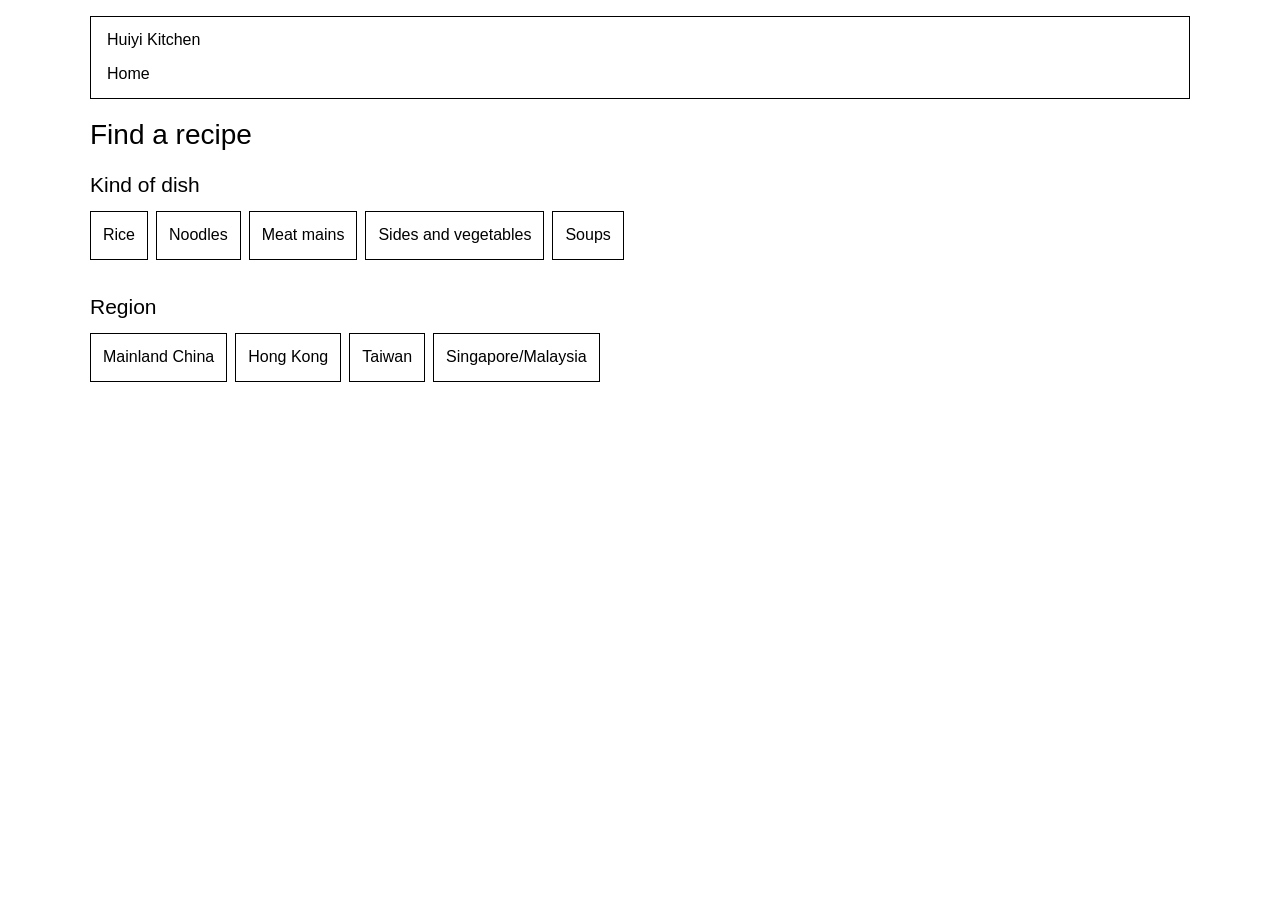
==== index.html @ 3dfdf017 "Rename site to Huiyi Kitchen; filters become toggle buttons above recipes Co-Authored-By: Claude Son" ====
<!DOCTYPE html>
<html lang="en">
<head>
  <meta charset="utf-8">
  <meta name="viewport" content="width=device-width, initial-scale=1">
  <title>Huiyi Kitchen</title>
  <link rel="stylesheet" href="style.css">
</head>
<body data-page="home">
  <div class="wrap">
    <header class="site-header">
      <p id="site-name">Huiyi Kitchen</p>
      <nav class="breadcrumb" id="breadcrumb" aria-label="Breadcrumb"></nav>
    </header>
    <main>
      <h1>Find a recipe</h1>
      <div class="schemes" id="schemes"></div>
    </main>
  </div>
  <script src="data.js"></script>
  <script src="tree-test.js"></script>
  <script src="app.js"></script>
</body>
</html>
---- style.css ----
/* Low-fi wireframe: black, white and grey only, one font, plain boxes. */

* { box-sizing: border-box; }

body {
  margin: 0;
  padding: 16px;
  background: #fff;
  color: #000;
  font-family: Arial, Helvetica, sans-serif;
  font-size: 16px;
  font-weight: normal;
  line-height: 1.4;
}
body.tt-active { padding-bottom: 96px; }

h1, h2, legend, strong, b, button, label, a { font-weight: normal; font-style: normal; }
h1 { font-size: 28px; margin: 0 0 16px; }
h2 { font-size: 21px; margin: 0 0 12px; }
a { color: #000; }
:focus-visible { outline: 2px solid #000; outline-offset: 2px; }

.wrap { max-width: 1100px; margin: 0 auto; }

.site-header { border: 1px solid #000; padding: 12px 16px; margin-bottom: 16px; }
.site-header p { margin: 0; }
.breadcrumb { margin-top: 12px; }

.schemes { display: grid; gap: 32px; }
.category-buttons { list-style: none; margin: 0; padding: 0; display: flex; flex-wrap: wrap; gap: 8px; }
.button { display: block; border: 1px solid #000; padding: 12px; text-decoration: none; }
.button:hover { text-decoration: underline; }

.filters { border: 1px solid #000; padding: 16px; margin-bottom: 16px; }
.filters h2 { font-size: 16px; margin-bottom: 8px; }
.results { border: 1px solid #000; padding: 16px; min-height: 200px; }
.filter-group { display: flex; flex-wrap: wrap; align-items: center; gap: 8px; margin: 0 0 12px; }
.filter-name { min-width: 200px; }
button.toggle[aria-pressed="true"] { background: #000; color: #fff; }
.result-count { margin: 0 0 12px; }

button { font: inherit; color: #000; background: #fff; border: 1px solid #000; padding: 8px 12px; cursor: pointer; }

.cards { list-style: none; margin: 0; padding: 0; display: grid; grid-template-columns: repeat(auto-fill, minmax(180px, 1fr)); gap: 12px; }
.card { border: 1px solid #000; padding: 16px; min-height: 96px; display: flex; align-items: center; justify-content: center; flex-direction: column; text-align: center; }
.card-slot { display: block; }
button.card { width: 100%; height: 100%; }
button.card:hover { text-decoration: underline; }
.card .en, .card .zh { display: block; }

.problems { border: 3px double #000; padding: 12px 16px; margin: 0 0 16px; }
.problems p { margin: 0 0 8px; }
.problems ul { margin: 0; padding-left: 20px; }

/* Tree test */
.tt-modal { border: 1px solid #000; padding: 24px; max-width: 520px; width: calc(100% - 32px); background: #fff; color: #000; }
.tt-modal::backdrop { background: #fff; }
.tt-modal p { margin: 0 0 12px; }
.tt-modal input[type=text] { font: inherit; border: 1px solid #000; padding: 8px; width: 100%; margin: 4px 0 12px; }
.tt-bar { position: fixed; left: 0; right: 0; bottom: 0; z-index: 10; display: flex; align-items: center; gap: 16px; padding: 12px 16px; border-top: 1px solid #000; background: #fff; }
.tt-task { margin: 0; flex: 1; }
.tt-table { border-collapse: collapse; margin: 0 0 24px; }
.tt-table th, .tt-table td { border: 1px solid #000; padding: 6px 12px; text-align: left; font-weight: normal; }
.tt-actions { display: flex; flex-wrap: wrap; gap: 8px; margin: 0 0 16px; align-items: center; }

@media (max-width: 700px) {
  .filter-name { min-width: 100%; }
  .tt-bar { flex-direction: column; align-items: stretch; gap: 8px; }
}
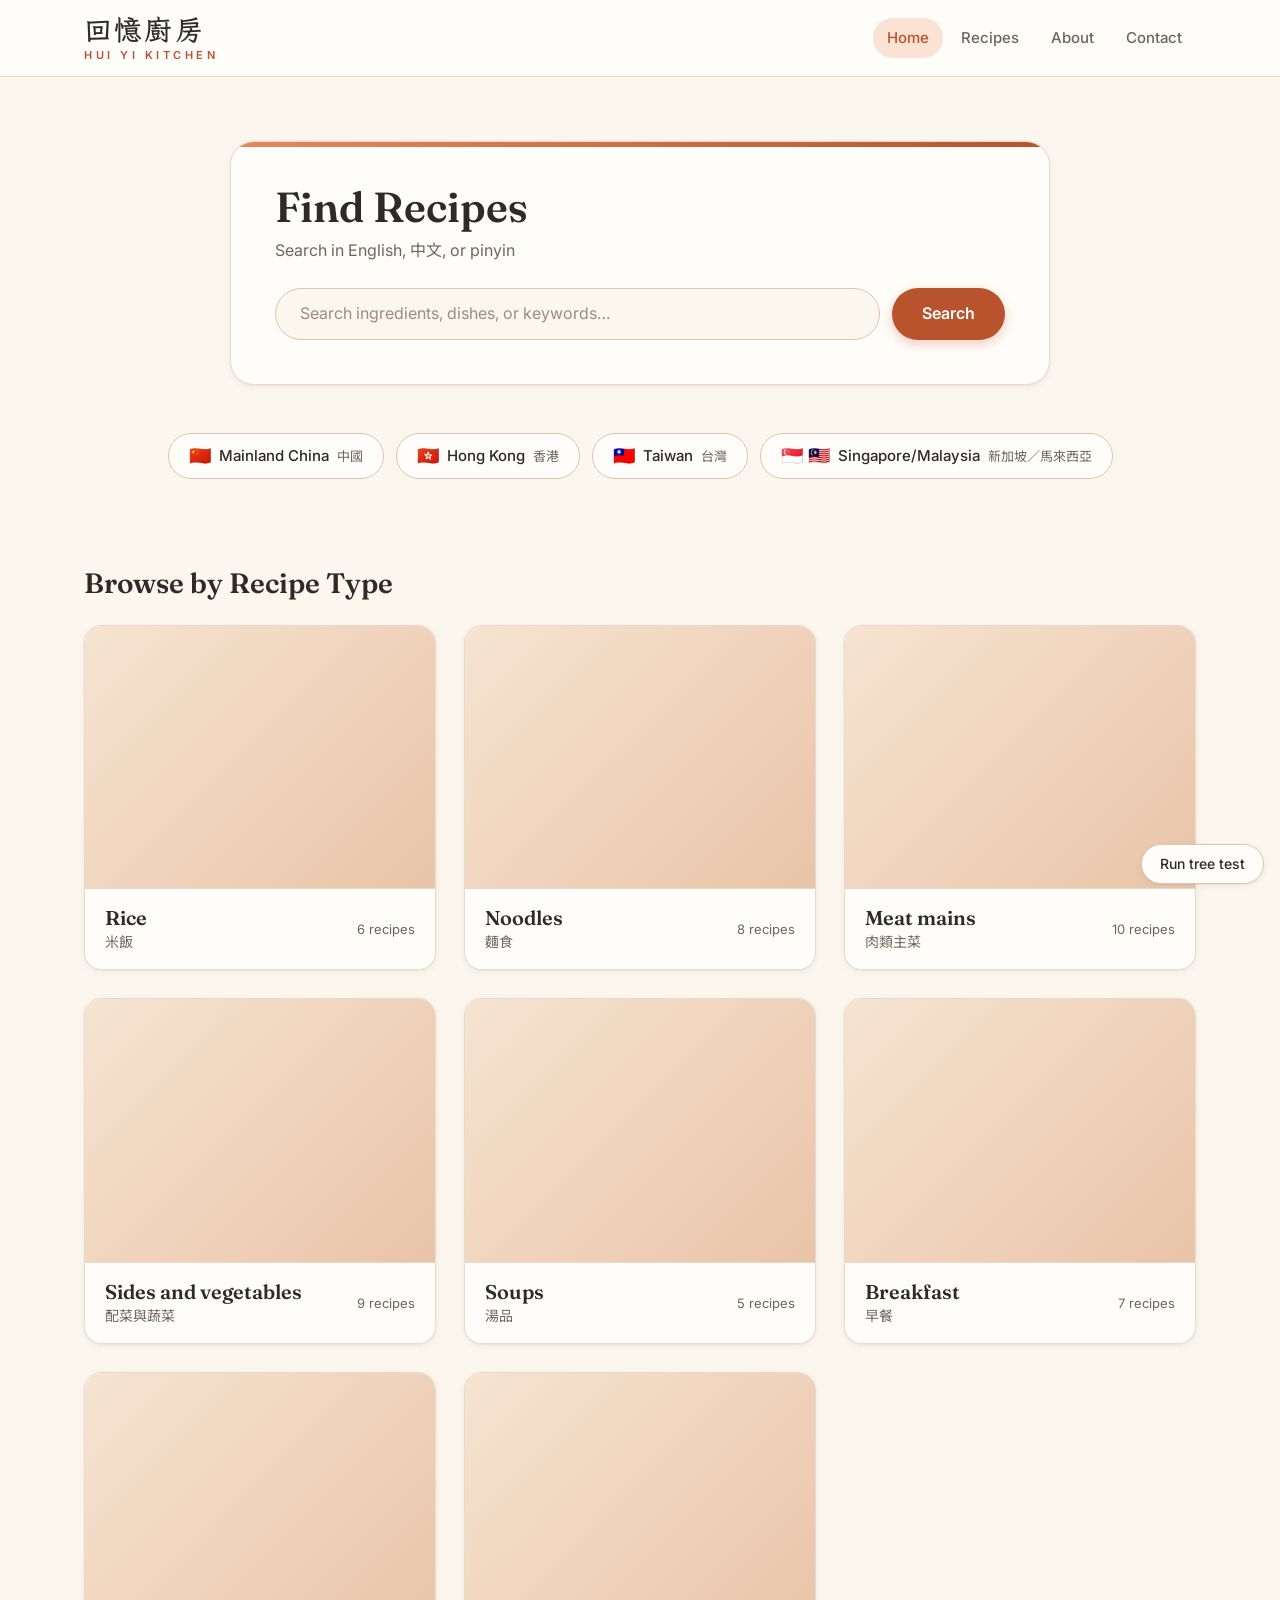
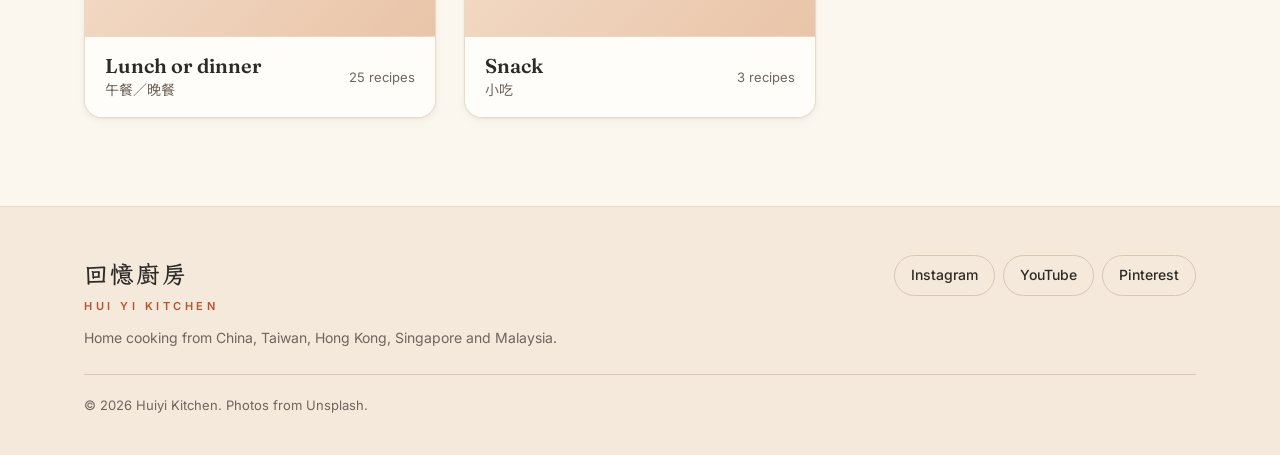
==== commit 73b17030: "Prototype v1: styled single-page app with search, filters, and bilingual recipe page Turns the low-f" ====
--- a/index.html
+++ b/index.html
@@ -3,21 +3,50 @@
 <head>
   <meta charset="utf-8">
   <meta name="viewport" content="width=device-width, initial-scale=1">
-  <title>Huiyi Kitchen</title>
+  <title>回憶廚房 Huiyi Kitchen</title>
+  <link rel="preconnect" href="https://fonts.googleapis.com">
+  <link rel="preconnect" href="https://fonts.gstatic.com" crossorigin>
+  <link rel="stylesheet" href="https://fonts.googleapis.com/css2?family=Fraunces:opsz,wght@9..144,500;9..144,600&family=Inter:wght@400;500;600&family=LXGW+WenKai+TC:wght@400;700&family=Noto+Sans+TC:wght@400;500;700&display=swap">
   <link rel="stylesheet" href="style.css">
 </head>
-<body data-page="home">
-  <div class="wrap">
-    <header class="site-header">
-      <p id="site-name">Huiyi Kitchen</p>
-      <nav class="breadcrumb" id="breadcrumb" aria-label="Breadcrumb"></nav>
-    </header>
-    <main>
-      <h1>Find a recipe</h1>
-      <div class="schemes" id="schemes"></div>
-    </main>
-  </div>
+<body>
+  <a class="skip-link" href="#main">Skip to content</a>
+  <header class="site-header">
+    <div class="header-inner">
+      <a class="brand" href="#/" aria-label="回憶廚房 Huiyi Kitchen, home">
+        <span class="brand-zh" lang="zh-Hant">回憶廚房</span>
+        <span class="brand-en">HUI YI KITCHEN</span>
+      </a>
+      <nav class="site-nav" aria-label="Main">
+        <a href="#/" data-nav="home">Home</a>
+        <a href="#/recipes" data-nav="recipes">Recipes</a>
+        <a href="#/about" data-nav="about">About</a>
+        <a href="#/contact" data-nav="contact">Contact</a>
+      </nav>
+    </div>
+  </header>
+
+  <div id="problems"></div>
+  <main id="main" tabindex="-1"></main>
+
+  <footer class="site-footer">
+    <div class="footer-inner">
+      <div class="footer-brand">
+        <span class="brand-zh" lang="zh-Hant">回憶廚房</span>
+        <span class="brand-en">HUI YI KITCHEN</span>
+        <p>Home cooking from China, Taiwan, Hong Kong, Singapore and Malaysia.</p>
+      </div>
+      <ul class="social" aria-label="Social links">
+        <li><a href="#" aria-label="Instagram">Instagram</a></li>
+        <li><a href="#" aria-label="YouTube">YouTube</a></li>
+        <li><a href="#" aria-label="Pinterest">Pinterest</a></li>
+      </ul>
+      <p class="copyright">© <span id="year"></span> Huiyi Kitchen. Photos from Unsplash.</p>
+    </div>
+  </footer>
+
   <script src="data.js"></script>
+  <script src="content.js"></script>
   <script src="tree-test.js"></script>
   <script src="app.js"></script>
 </body>
--- a/style.css
+++ b/style.css
@@ -1,69 +1,440 @@
-/* Low-fi wireframe: black, white and grey only, one font, plain boxes. */
+/* 回憶廚房 Huiyi Kitchen: warm creams, terracotta accents, charcoal text. */
+
+:root {
+  --cream: #fbf6ee;
+  --surface: #fffdf9;
+  --sand: #f4e9db;
+  --line: #e8dac8;
+  --line-strong: #d9c6b0;
+  --orange: #b9532d;        /* buttons and active states; white text passes AA */
+  --orange-hover: #a2461f;
+  --orange-light: #e8875c;  /* outlines and highlights */
+  --orange-soft: #fbe3d3;   /* tinted fills */
+  --charcoal: #2e2a27;
+  --muted: #6f655d;
+  --shadow-sm: 0 1px 2px rgba(74, 52, 34, 0.06), 0 2px 8px rgba(74, 52, 34, 0.05);
+  --shadow-lg: 0 6px 14px rgba(74, 52, 34, 0.08), 0 18px 36px rgba(74, 52, 34, 0.12);
+  --radius: 18px;
+  --radius-sm: 12px;
+  --font-sans: "Inter", "Noto Sans TC", system-ui, -apple-system, "PingFang TC", "Microsoft JhengHei", sans-serif;
+  --font-serif: "Fraunces", "Noto Serif TC", Georgia, serif;
+  --font-zh-display: "LXGW WenKai TC", "Noto Serif TC", "Kaiti TC", serif;
+  --page-width: 1160px;
+  --gutter: 24px;
+}
 
 * { box-sizing: border-box; }
+
+html { scroll-behavior: smooth; }
+@media (prefers-reduced-motion: reduce) {
+  html { scroll-behavior: auto; }
+  *, *::before, *::after { transition: none !important; animation: none !important; }
+}
 
 body {
   margin: 0;
-  padding: 16px;
-  background: #fff;
-  color: #000;
-  font-family: Arial, Helvetica, sans-serif;
+  background: var(--cream);
+  color: var(--charcoal);
+  font-family: var(--font-sans);
   font-size: 16px;
-  font-weight: normal;
-  line-height: 1.4;
-}
-body.tt-active { padding-bottom: 96px; }
-
-h1, h2, legend, strong, b, button, label, a { font-weight: normal; font-style: normal; }
-h1 { font-size: 28px; margin: 0 0 16px; }
-h2 { font-size: 21px; margin: 0 0 12px; }
-a { color: #000; }
-:focus-visible { outline: 2px solid #000; outline-offset: 2px; }
-
-.wrap { max-width: 1100px; margin: 0 auto; }
-
-.site-header { border: 1px solid #000; padding: 12px 16px; margin-bottom: 16px; }
-.site-header p { margin: 0; }
-.breadcrumb { margin-top: 12px; }
-
-.schemes { display: grid; gap: 32px; }
-.category-buttons { list-style: none; margin: 0; padding: 0; display: flex; flex-wrap: wrap; gap: 8px; }
-.button { display: block; border: 1px solid #000; padding: 12px; text-decoration: none; }
-.button:hover { text-decoration: underline; }
-
-.filters { border: 1px solid #000; padding: 16px; margin-bottom: 16px; }
-.filters h2 { font-size: 16px; margin-bottom: 8px; }
-.results { border: 1px solid #000; padding: 16px; min-height: 200px; }
-.filter-group { display: flex; flex-wrap: wrap; align-items: center; gap: 8px; margin: 0 0 12px; }
-.filter-name { min-width: 200px; }
-button.toggle[aria-pressed="true"] { background: #000; color: #fff; }
-.result-count { margin: 0 0 12px; }
-
-button { font: inherit; color: #000; background: #fff; border: 1px solid #000; padding: 8px 12px; cursor: pointer; }
-
-.cards { list-style: none; margin: 0; padding: 0; display: grid; grid-template-columns: repeat(auto-fill, minmax(180px, 1fr)); gap: 12px; }
-.card { border: 1px solid #000; padding: 16px; min-height: 96px; display: flex; align-items: center; justify-content: center; flex-direction: column; text-align: center; }
-.card-slot { display: block; }
-button.card { width: 100%; height: 100%; }
-button.card:hover { text-decoration: underline; }
-.card .en, .card .zh { display: block; }
-
-.problems { border: 3px double #000; padding: 12px 16px; margin: 0 0 16px; }
-.problems p { margin: 0 0 8px; }
+  line-height: 1.6;
+  -webkit-font-smoothing: antialiased;
+  display: flex;
+  flex-direction: column;
+  min-height: 100vh;
+}
+body.tt-active { padding-bottom: 120px; }
+
+h1, h2, h3 { font-family: var(--font-serif); font-weight: 600; line-height: 1.2; margin: 0; color: var(--charcoal); }
+h1 { font-size: clamp(30px, 4vw, 42px); }
+h2 { font-size: clamp(22px, 2.6vw, 28px); }
+h3 { font-size: 18px; }
+p { margin: 0 0 1em; }
+a { color: var(--orange); }
+img { display: block; max-width: 100%; }
+button { font: inherit; color: inherit; cursor: pointer; }
+:focus-visible { outline: 3px solid var(--orange-light); outline-offset: 3px; border-radius: 6px; }
+main:focus { outline: none; }
+
+.visually-hidden {
+  position: absolute !important; width: 1px; height: 1px; padding: 0; margin: -1px;
+  overflow: hidden; clip: rect(0 0 0 0); white-space: nowrap; border: 0;
+}
+.skip-link { position: absolute; left: 16px; top: -48px; background: var(--orange); color: #fff; padding: 8px 14px; border-radius: 8px; z-index: 50; }
+.skip-link:focus { top: 12px; }
+
+[lang="zh-Hant"] { font-family: var(--font-sans); }
+
+/* ---------- header ---------- */
+
+.site-header { background: var(--surface); border-bottom: 1px solid var(--line); position: sticky; top: 0; z-index: 20; }
+.header-inner, .footer-inner, main {
+  width: 100%; max-width: var(--page-width); margin: 0 auto; padding-left: var(--gutter); padding-right: var(--gutter);
+}
+.header-inner { display: flex; align-items: center; justify-content: space-between; gap: 24px; min-height: 76px; }
+
+.brand { display: inline-flex; flex-direction: column; text-decoration: none; color: var(--charcoal); line-height: 1.1; }
+.brand-zh { font-family: var(--font-zh-display); font-size: 28px; font-weight: 700; letter-spacing: 0.08em; }
+.brand-en { font-size: 11px; font-weight: 600; letter-spacing: 0.32em; color: var(--orange); margin-top: 4px; }
+
+.site-nav { display: flex; gap: 4px; }
+.site-nav a {
+  color: var(--muted); text-decoration: none; font-weight: 500; font-size: 15px;
+  padding: 8px 14px; border-radius: 999px; transition: color 0.2s, background-color 0.2s;
+}
+.site-nav a:hover { color: var(--charcoal); background: var(--sand); }
+.site-nav a[aria-current="page"] { color: var(--orange); background: var(--orange-soft); }
+
+/* ---------- main ---------- */
+
+main { flex: 1; padding-top: 40px; padding-bottom: 88px; }
+
+.breadcrumb ol { list-style: none; margin: 0; padding: 0; display: flex; flex-wrap: wrap; align-items: center; font-size: 14px; color: var(--muted); }
+.breadcrumb li { display: flex; align-items: center; }
+.breadcrumb li + li::before { content: "›"; margin: 0 10px; color: var(--line-strong); font-size: 18px; line-height: 1; }
+.breadcrumb a { color: var(--muted); text-decoration: none; border-bottom: 1px solid transparent; }
+.breadcrumb a:hover { color: var(--orange); border-bottom-color: currentColor; }
+.breadcrumb [aria-current] { color: var(--charcoal); font-weight: 500; }
+
+.section-title { margin-bottom: 24px; }
+.title-zh { font-family: var(--font-zh-display); font-weight: 400; color: var(--muted); font-size: 0.72em; margin-left: 14px; letter-spacing: 0.04em; }
+
+/* buttons */
+.btn-primary {
+  display: inline-flex; align-items: center; justify-content: center;
+  background: var(--orange); color: #fff; border: 0; border-radius: 999px;
+  padding: 0 30px; min-height: 52px; font-weight: 600; font-size: 16px; text-decoration: none;
+  box-shadow: 0 4px 12px rgba(185, 83, 45, 0.28); transition: background-color 0.2s, transform 0.2s, box-shadow 0.2s;
+}
+.btn-primary:hover { background: var(--orange-hover); transform: translateY(-1px); box-shadow: 0 6px 16px rgba(185, 83, 45, 0.34); }
+.btn-primary:active { transform: translateY(0); }
+.btn-ghost {
+  background: transparent; border: 1px solid var(--line-strong); border-radius: 999px;
+  padding: 6px 16px; font-size: 14px; color: var(--muted); transition: all 0.2s;
+}
+.btn-ghost:hover { border-color: var(--orange); color: var(--orange); }
+.btn-link { background: none; border: 0; padding: 4px 0; font-size: 14px; color: var(--orange); font-weight: 500; }
+.btn-link:hover { text-decoration: underline; }
+
+/* pills (region filters, ingredient filters, tags) */
+.pill {
+  display: inline-flex; align-items: center; gap: 8px;
+  background: var(--surface); border: 1px solid var(--line-strong); border-radius: 999px;
+  padding: 8px 16px; min-height: 40px; font-size: 15px; font-weight: 500; color: var(--charcoal); text-decoration: none;
+  transition: background-color 0.2s, border-color 0.2s, color 0.2s, box-shadow 0.2s, transform 0.2s;
+}
+.pill:hover { border-color: var(--orange-light); background: var(--orange-soft); transform: translateY(-1px); }
+.pill[aria-pressed="true"] { background: var(--orange); border-color: var(--orange); color: #fff; box-shadow: 0 3px 10px rgba(185, 83, 45, 0.25); }
+.pill[aria-pressed="true"]:hover { background: var(--orange-hover); }
+.pill .count {
+  font-size: 12px; font-weight: 600; min-width: 22px; padding: 1px 7px; border-radius: 999px;
+  background: var(--sand); color: var(--muted); text-align: center;
+}
+.pill[aria-pressed="true"] .count { background: rgba(255, 255, 255, 0.22); color: #fff; }
+.pill.is-empty { opacity: 0.5; }
+.pill-zh { font-size: 13px; color: var(--muted); font-weight: 400; }
+.pill[aria-pressed="true"] .pill-zh { color: rgba(255, 255, 255, 0.85); }
+.flag { font-size: 18px; line-height: 1; }
+
+/* photos */
+.thumb {
+  display: block; position: relative; overflow: hidden;
+  background: linear-gradient(135deg, #f6e4d1, #efd2bb 55%, #e9c4a8);
+}
+.thumb img { width: 100%; height: 100%; object-fit: cover; transition: transform 0.45s ease; }
+
+/* ---------- home ---------- */
+
+.hero { padding: 24px 0 8px; }
+.search-card {
+  max-width: 820px; margin: 0 auto; background: var(--surface); border: 1px solid var(--line);
+  border-radius: 24px; padding: 40px 44px 44px; box-shadow: var(--shadow-sm); position: relative; overflow: hidden;
+}
+.search-card::before {
+  content: ""; position: absolute; inset: 0 0 auto 0; height: 5px;
+  background: linear-gradient(90deg, var(--orange-light), var(--orange));
+}
+.search-card h1 { margin-bottom: 6px; }
+.search-hint { color: var(--muted); margin-bottom: 24px; }
+.search-form { display: flex; gap: 12px; }
+.search-form input {
+  flex: 1; min-width: 0; min-height: 52px; font: inherit; font-size: 16px; color: var(--charcoal);
+  background: var(--cream); border: 1px solid var(--line-strong); border-radius: 999px; padding: 0 24px;
+  transition: border-color 0.2s, box-shadow 0.2s, background-color 0.2s;
+}
+.search-form input::placeholder { color: #9a8d81; }
+.search-form input:focus { outline: none; border-color: var(--orange-light); background: #fff; box-shadow: 0 0 0 4px rgba(232, 135, 92, 0.2); }
+
+.region-filters { display: flex; flex-wrap: wrap; justify-content: center; gap: 12px; margin: 48px auto 0; max-width: 1000px; }
+.region-pill { padding: 10px 20px; min-height: 46px; }
+
+.results { margin-top: 56px; scroll-margin-top: 100px; }
+.results[hidden] { display: none; }
+.results-head { display: flex; align-items: baseline; justify-content: space-between; gap: 16px; margin-bottom: 24px; }
+.results-head .section-title { margin: 0; }
+.results-context { font-family: var(--font-sans); font-size: 16px; font-weight: 400; color: var(--muted); }
+
+.browse { margin-top: 80px; }
+.category-grid, .recipe-grid { list-style: none; margin: 0; padding: 0; display: grid; gap: 28px; }
+.category-grid { grid-template-columns: repeat(3, 1fr); }
+
+.category-card, .recipe-card {
+  display: flex; flex-direction: column; height: 100%; width: 100%; text-align: left;
+  background: var(--surface); border: 1px solid var(--line); border-radius: var(--radius); overflow: hidden;
+  color: var(--charcoal); text-decoration: none; box-shadow: var(--shadow-sm); padding: 0;
+  transition: transform 0.25s ease, box-shadow 0.25s ease, border-color 0.25s ease;
+}
+.category-card .thumb { aspect-ratio: 4 / 3; }
+.category-card:hover, .category-card:focus-visible { transform: translateY(-6px); box-shadow: var(--shadow-lg); }
+.category-card:hover img, .recipe-card:hover img { transform: scale(1.06); }
+
+.card-label {
+  display: flex; align-items: center; justify-content: space-between; gap: 12px;
+  padding: 16px 20px; border-top: 1px solid var(--line); background: var(--surface); flex: 1;
+}
+.card-names { display: flex; flex-direction: column; }
+.card-label .en { font-weight: 600; font-size: 17px; line-height: 1.3; }
+.card-label .zh { font-size: 14px; color: var(--muted); }
+.category-card .card-label .en { font-family: var(--font-serif); font-size: 20px; }
+.category-card .count { font-size: 13px; color: var(--muted); white-space: nowrap; }
+
+/* ---------- listing (category / all recipes) ---------- */
+
+.page-head { margin: 20px 0 32px; }
+.listing { display: grid; grid-template-columns: 260px 1fr; gap: 40px; align-items: start; }
+.listing.no-filters { grid-template-columns: 1fr; }
+.filters {
+  position: sticky; top: 100px; background: var(--surface); border: 1px solid var(--line);
+  border-radius: var(--radius); padding: 24px; box-shadow: var(--shadow-sm);
+}
+.filters-head { display: flex; align-items: baseline; justify-content: space-between; margin-bottom: 20px; }
+.filters-head h2 { font-size: 22px; }
+.filter-group + .filter-group { margin-top: 24px; padding-top: 20px; border-top: 1px solid var(--line); }
+.filter-group h3 {
+  font-family: var(--font-sans); font-size: 13px; font-weight: 600; letter-spacing: 0.08em;
+  text-transform: uppercase; color: var(--muted); margin-bottom: 12px;
+}
+.pill-row { display: flex; flex-wrap: wrap; gap: 8px; }
+.filters .pill { font-size: 14px; padding: 6px 12px; min-height: 36px; }
+
+.result-count { color: var(--muted); font-size: 15px; margin-bottom: 16px; }
+.recipe-grid { grid-template-columns: repeat(auto-fill, minmax(230px, 1fr)); gap: 24px; }
+.recipe-card .thumb { aspect-ratio: 4 / 3; }
+.recipe-card:hover, .recipe-card:focus-visible {
+  transform: translateY(-5px); box-shadow: var(--shadow-lg);
+  border-color: var(--orange-light); outline: 2px solid var(--orange-light); outline-offset: -1px;
+}
+.recipe-card .card-label { align-items: flex-start; }
+.recipe-card .card-label > * { min-width: 0; }
+.recipe-card .card-label { flex-direction: column; justify-content: flex-start; gap: 2px; }
+/* Tree test: a selected card */
+.recipe-card.selected { border-color: var(--orange); outline: 3px solid var(--orange); outline-offset: -2px; }
+.recipe-card.selected .card-label { background: var(--orange-soft); }
+
+.empty {
+  padding: 40px 24px; text-align: center; color: var(--muted);
+  background: var(--surface); border: 1px dashed var(--line-strong); border-radius: var(--radius);
+}
+
+/* ---------- recipe ---------- */
+
+.recipe { max-width: 1000px; margin: 0 auto; }
+.recipe-top { display: flex; align-items: center; justify-content: space-between; gap: 16px; flex-wrap: wrap; }
+
+.lang-toggle {
+  display: inline-flex; padding: 4px; gap: 2px; background: var(--sand);
+  border: 1px solid var(--line); border-radius: 999px;
+}
+.lang-toggle button {
+  border: 0; background: transparent; border-radius: 999px; padding: 6px 18px; min-height: 36px;
+  font-size: 14px; font-weight: 600; color: var(--muted); transition: background-color 0.2s, color 0.2s;
+}
+.lang-toggle button:hover { color: var(--charcoal); background: rgba(255, 255, 255, 0.6); }
+.lang-toggle button[aria-pressed="true"] { background: var(--orange); color: #fff; box-shadow: 0 2px 8px rgba(185, 83, 45, 0.3); }
+
+.recipe-title { display: flex; align-items: baseline; justify-content: space-between; gap: 8px 24px; flex-wrap: wrap; margin: 28px 0 12px; }
+.recipe-title .zh { font-family: var(--font-zh-display); font-weight: 700; letter-spacing: 0.06em; }
+.recipe-intro { color: var(--muted); font-size: 17px; max-width: 760px; }
+.recipe-intro p { margin-bottom: 4px; }
+
+.recipe-hero { margin: 24px 0 0; }
+.recipe-hero .thumb { aspect-ratio: 21 / 9; border-radius: 24px; box-shadow: var(--shadow-lg); }
+
+.badges { list-style: none; padding: 0; margin: 20px 0 48px; display: flex; flex-wrap: wrap; gap: 10px; }
+.badge {
+  display: inline-flex; align-items: center; gap: 8px; flex-wrap: wrap;
+  background: var(--surface); border: 1px solid var(--line); border-radius: 999px;
+  padding: 8px 16px; font-size: 14px; font-weight: 500;
+}
+.badge-icon { font-size: 16px; }
+
+/* Language modes: the article carries lang-en, lang-both or lang-zh. */
+.recipe.lang-en .zh, .recipe.lang-zh .en { display: none; }
+.recipe.lang-both .badge .zh { color: var(--muted); font-weight: 400; }
+.recipe.lang-both .badge .zh::before { content: "/"; margin-right: 8px; color: var(--line-strong); }
+
+/* Ingredients and steps: cells come in English/Chinese pairs. */
+.bilingual { display: grid; grid-template-columns: 1fr; position: relative; }
+.recipe.lang-both .bilingual { grid-template-columns: 1fr 1fr; column-gap: 64px; }
+.recipe.lang-both .bilingual::before {
+  content: ""; position: absolute; top: 0; bottom: 0; left: 50%; border-left: 1px solid var(--line-strong);
+}
+.recipe.lang-both .recipe-intro { display: grid; grid-template-columns: 1fr 1fr; gap: 64px; max-width: none; }
+
+.bilingual .section-title { margin: 0 0 8px; padding-bottom: 12px; border-bottom: 2px solid var(--orange-light); align-self: end; }
+.bilingual .section-title.zh { font-family: var(--font-zh-display); letter-spacing: 0.08em; }
+.bilingual .steps-title { margin-top: 48px; }
+.ing-group {
+  font-family: var(--font-sans); font-size: 13px; font-weight: 600; letter-spacing: 0.08em; text-transform: uppercase;
+  color: var(--orange); margin: 22px 0 6px;
+}
+.ing-group.zh { letter-spacing: 0.12em; }
+
+.ingredient {
+  display: flex; align-items: flex-start; gap: 12px; padding: 9px 0; border-bottom: 1px dashed var(--line);
+  cursor: pointer; transition: color 0.2s;
+}
+.ingredient input {
+  appearance: none; flex: none; width: 20px; height: 20px; margin: 2px 0 0; border: 2px solid var(--line-strong);
+  border-radius: 6px; background: var(--surface); cursor: pointer; display: grid; place-content: center;
+  transition: background-color 0.15s, border-color 0.15s;
+}
+.ingredient input::after { content: ""; width: 10px; height: 6px; border: 2px solid #fff; border-top: 0; border-right: 0; transform: rotate(-45deg) translate(1px, -1px); opacity: 0; }
+.ingredient input:checked { background: var(--orange); border-color: var(--orange); }
+.ingredient input:checked::after { opacity: 1; }
+.ingredient:hover input { border-color: var(--orange-light); }
+.ingredient:has(input:checked) span { color: var(--muted); text-decoration: line-through; text-decoration-color: var(--orange-light); }
+
+.step { display: flex; gap: 16px; padding: 16px 0; }
+.step p { margin: 0; }
+.step-num {
+  flex: none; width: 34px; height: 34px; border-radius: 50%; display: grid; place-content: center;
+  background: var(--orange-soft); color: var(--orange); font-weight: 700; font-size: 15px;
+}
+.coming-soon { color: var(--muted); padding: 24px; background: var(--surface); border: 1px dashed var(--line-strong); border-radius: var(--radius-sm); margin: 0; }
+.recipe.lang-both .coming-soon { margin-bottom: 0; }
+
+.recipe-tags { display: flex; flex-wrap: wrap; gap: 8px; margin-top: 56px; padding-top: 28px; border-top: 1px solid var(--line); }
+.recipe-tags .pill { font-size: 14px; min-height: 36px; padding: 6px 14px; }
+
+/* ---------- simple pages ---------- */
+
+.prose { max-width: 680px; margin-top: 20px; }
+.prose h1 { margin-bottom: 24px; }
+.prose p { font-size: 17px; color: #4a423c; }
+
+/* ---------- footer ---------- */
+
+.site-footer { background: var(--sand); border-top: 1px solid var(--line); }
+.footer-inner { display: grid; grid-template-columns: 1fr auto; gap: 24px 40px; padding-top: 48px; padding-bottom: 40px; }
+.footer-brand { display: flex; flex-direction: column; }
+.footer-brand .brand-zh { font-size: 24px; }
+.footer-brand p { margin: 12px 0 0; color: var(--muted); font-size: 14px; }
+.social { list-style: none; margin: 0; padding: 0; display: flex; gap: 8px; align-items: flex-start; }
+.social a {
+  display: inline-block; padding: 8px 16px; border-radius: 999px; border: 1px solid var(--line-strong);
+  color: var(--charcoal); text-decoration: none; font-size: 14px; font-weight: 500; transition: all 0.2s;
+}
+.social a:hover { background: var(--orange); border-color: var(--orange); color: #fff; }
+.copyright { grid-column: 1 / -1; margin: 0; padding-top: 20px; border-top: 1px solid var(--line-strong); color: var(--muted); font-size: 13px; }
+
+/* ---------- data problems ---------- */
+
+.problems { max-width: var(--page-width); margin: 16px auto 0; padding: 12px 20px; border: 2px solid var(--orange); border-radius: var(--radius-sm); background: var(--orange-soft); }
+.problems p { margin: 0 0 8px; font-weight: 600; }
 .problems ul { margin: 0; padding-left: 20px; }
 
-/* Tree test */
-.tt-modal { border: 1px solid #000; padding: 24px; max-width: 520px; width: calc(100% - 32px); background: #fff; color: #000; }
-.tt-modal::backdrop { background: #fff; }
+/* ---------- tree test ---------- */
+
+.tt-modal {
+  border: 1px solid var(--line); border-radius: var(--radius); padding: 32px; max-width: 520px; width: calc(100% - 32px);
+  background: var(--surface); color: var(--charcoal); box-shadow: var(--shadow-lg);
+}
+.tt-modal::backdrop { background: rgba(46, 42, 39, 0.45); }
+.tt-modal h2 { margin-bottom: 16px; }
 .tt-modal p { margin: 0 0 12px; }
-.tt-modal input[type=text] { font: inherit; border: 1px solid #000; padding: 8px; width: 100%; margin: 4px 0 12px; }
-.tt-bar { position: fixed; left: 0; right: 0; bottom: 0; z-index: 10; display: flex; align-items: center; gap: 16px; padding: 12px 16px; border-top: 1px solid #000; background: #fff; }
+.tt-modal button, .tt-bar button, .tt-run, .tt-actions button {
+  background: var(--surface); border: 1px solid var(--line-strong); border-radius: 999px; padding: 8px 18px; font-weight: 500;
+}
+.tt-modal button:hover, .tt-bar button:hover, .tt-actions button:hover { border-color: var(--orange); color: var(--orange); }
+#tt-begin, .tt-modal button:last-child:not(.tt-close), button.tt-submit { background: var(--orange); border-color: var(--orange); color: #fff; }
+button.tt-submit:hover, #tt-begin:hover { background: var(--orange-hover); color: #fff; }
+.tt-close { position: absolute; top: 12px; right: 12px; padding: 4px 12px !important; }
+.tt-modal input[type=text] {
+  font: inherit; border: 1px solid var(--line-strong); border-radius: 10px; padding: 10px 12px; width: 100%; margin: 4px 0 16px; background: var(--cream);
+}
+.tt-bar {
+  position: fixed; left: 0; right: 0; bottom: 0; z-index: 30; display: flex; align-items: center; gap: 12px;
+  padding: 14px 24px; border-top: 1px solid var(--line); background: var(--surface); box-shadow: 0 -6px 20px rgba(74, 52, 34, 0.08);
+}
+.tt-run { position: fixed; right: 16px; bottom: 16px; z-index: 5; box-shadow: var(--shadow-sm); font-size: 14px; }
 .tt-task { margin: 0; flex: 1; }
-.tt-table { border-collapse: collapse; margin: 0 0 24px; }
-.tt-table th, .tt-table td { border: 1px solid #000; padding: 6px 12px; text-align: left; font-weight: normal; }
+.tt-results h1 { margin-bottom: 20px; }
+.tt-results h2 { margin: 28px 0 12px; font-size: 20px; }
+.tt-table { border-collapse: collapse; margin: 0 0 24px; background: var(--surface); font-size: 14px; }
+.tt-table th, .tt-table td { border: 1px solid var(--line); padding: 6px 12px; text-align: left; vertical-align: top; }
+.tt-table th { background: var(--sand); font-weight: 600; }
 .tt-actions { display: flex; flex-wrap: wrap; gap: 8px; margin: 0 0 16px; align-items: center; }
 
-@media (max-width: 700px) {
-  .filter-name { min-width: 100%; }
+/* ---------- responsive ---------- */
+
+@media (max-width: 960px) {
+  .category-grid { grid-template-columns: repeat(2, 1fr); gap: 20px; }
+  .listing { grid-template-columns: 1fr; gap: 24px; }
+  .filters { position: static; padding: 20px; }
+  .recipe.lang-both .bilingual, .recipe.lang-both .recipe-intro { column-gap: 40px; gap: 0 40px; }
+}
+
+@media (max-width: 720px) {
+  :root { --gutter: 16px; }
+  .header-inner { flex-direction: column; align-items: flex-start; gap: 8px; min-height: 0; padding-top: 12px; padding-bottom: 8px; }
+  .site-header { position: static; }
+  .brand-zh { font-size: 24px; }
+  .site-nav { margin-left: -14px; overflow-x: auto; max-width: calc(100% + 14px); }
+  .site-nav a { padding: 6px 12px; }
+  main { padding-top: 24px; padding-bottom: 64px; }
+
+  .search-card { padding: 28px 20px 24px; border-radius: 20px; }
+  .search-form { flex-direction: column; }
+  .btn-primary { width: 100%; }
+  .region-filters { margin-top: 32px; gap: 8px; }
+  .region-pill { padding: 8px 14px; font-size: 14px; }
+  .browse { margin-top: 56px; }
+  .results { margin-top: 40px; }
+  .results-head { flex-wrap: wrap; }
+  .category-grid { gap: 14px; }
+  .card-label { padding: 12px 14px; }
+  .category-card .card-label { flex-direction: column; align-items: flex-start; gap: 2px; }
+  .category-card .card-label .en { font-size: 17px; }
+  .recipe-grid { grid-template-columns: repeat(2, 1fr); gap: 14px; }
+  .recipe-card .card-label .en { font-size: 15px; }
+  .title-zh { display: block; margin: 6px 0 0; }
+
+  .recipe-hero .thumb { aspect-ratio: 4 / 3; border-radius: 18px; }
+  .badges { margin-bottom: 36px; }
+  /* Both: stack each pair, English on top and Chinese right under it. */
+  .recipe.lang-both .bilingual, .recipe.lang-both .recipe-intro { grid-template-columns: 1fr; }
+  .recipe.lang-both .bilingual::before { display: none; }
+  .recipe.lang-both .bilingual .zh { color: #5d544d; }
+  .recipe.lang-both .bilingual .section-title.en { border-bottom: 0; padding-bottom: 0; margin-bottom: 2px; }
+  .recipe.lang-both .bilingual .section-title.zh { font-size: 20px; margin-bottom: 8px; }
+  .recipe.lang-both .ing-group.zh { margin-top: 0; }
+  .recipe.lang-both .steps-title.zh { margin-top: 0; }
+  .recipe.lang-both .ingredient.en { border-bottom: 0; padding-bottom: 0; }
+  .recipe.lang-both .ingredient.zh { padding-top: 2px; }
+  .recipe.lang-both .ingredient.zh input { visibility: hidden; }
+  .recipe.lang-both .step.en { padding-bottom: 4px; }
+  .recipe.lang-both .step.zh { padding-top: 0; border-bottom: 1px dashed var(--line); }
+  .recipe.lang-both .step.zh .step-num { visibility: hidden; }
+  .recipe.lang-both .coming-soon.en { border-bottom-left-radius: 0; border-bottom-right-radius: 0; border-bottom: 0; }
+  .recipe.lang-both .coming-soon.zh { border-top-left-radius: 0; border-top-right-radius: 0; border-top: 0; padding-top: 0; }
+
+  .footer-inner { grid-template-columns: 1fr; }
+  .social { flex-wrap: wrap; }
   .tt-bar { flex-direction: column; align-items: stretch; gap: 8px; }
 }
+
+@media (max-width: 340px) {
+  .category-grid { grid-template-columns: 1fr; }
+  .recipe-grid { grid-template-columns: 1fr; }
+}
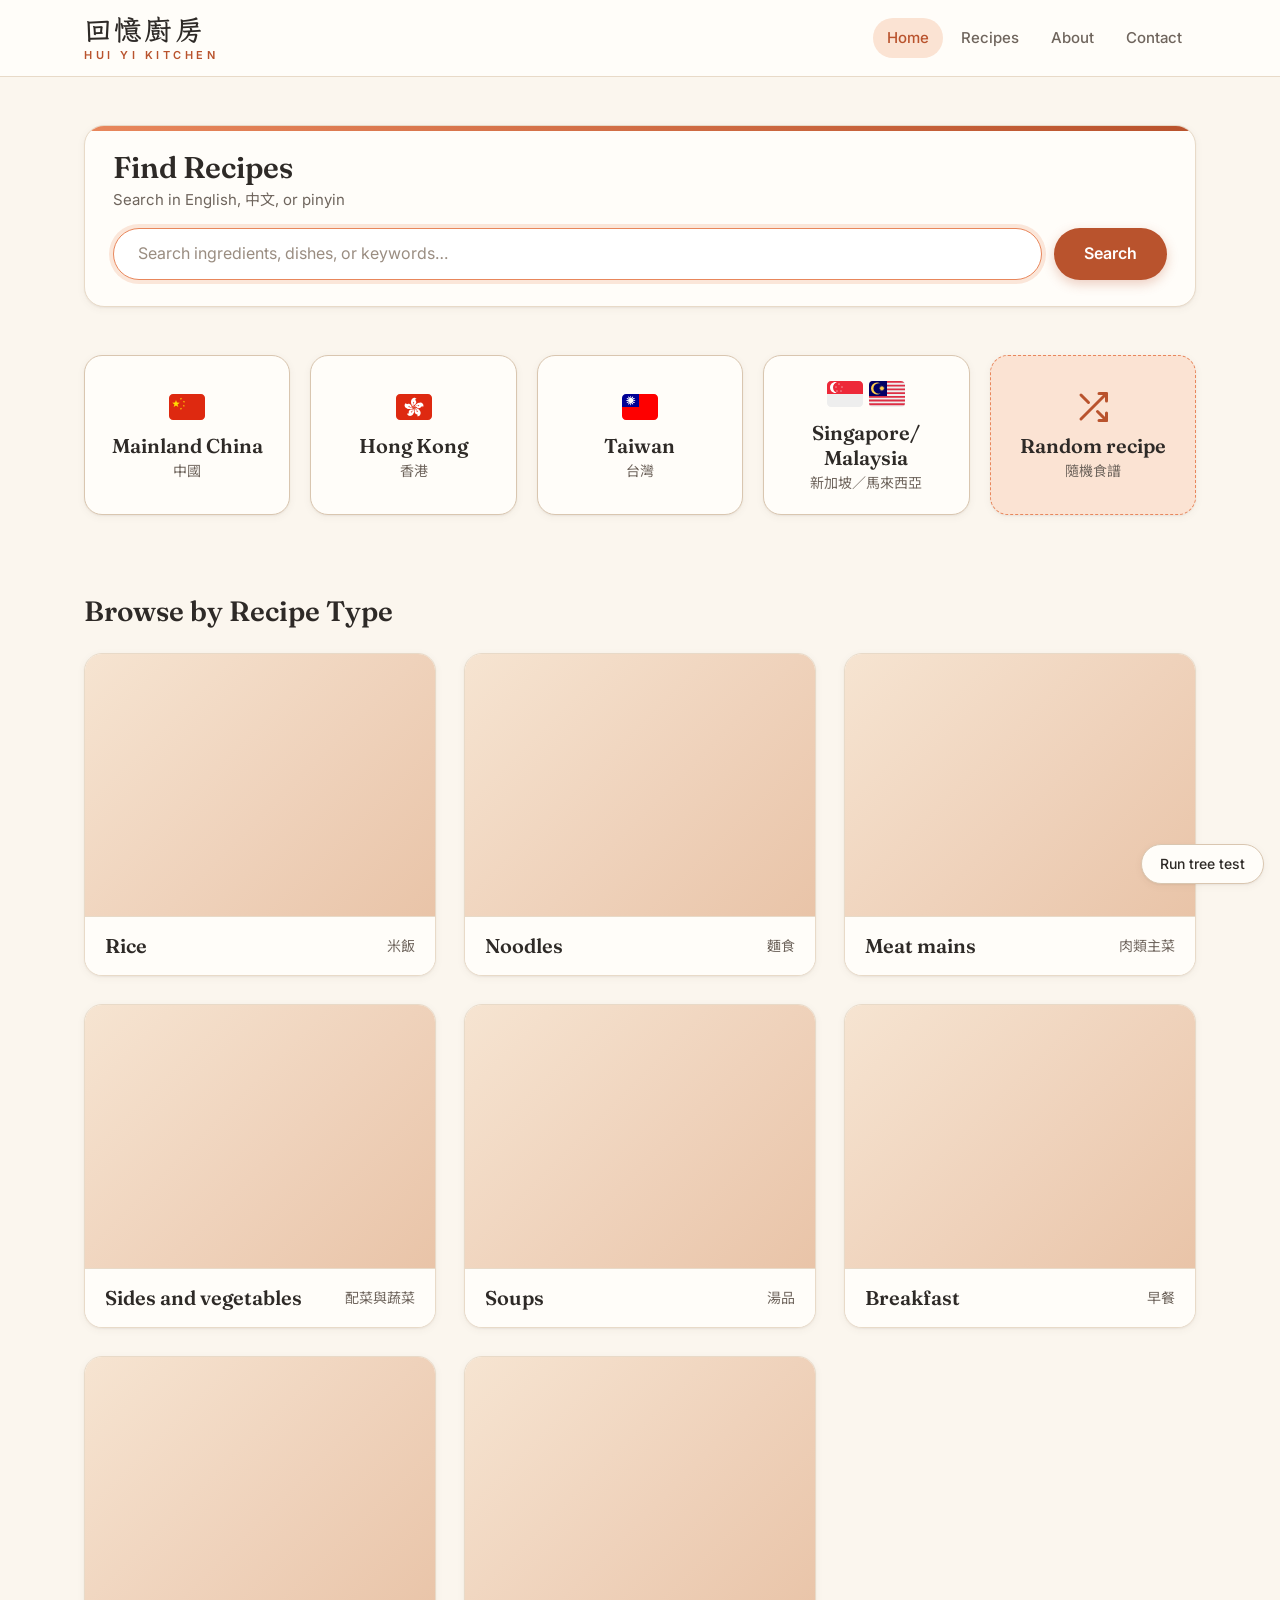
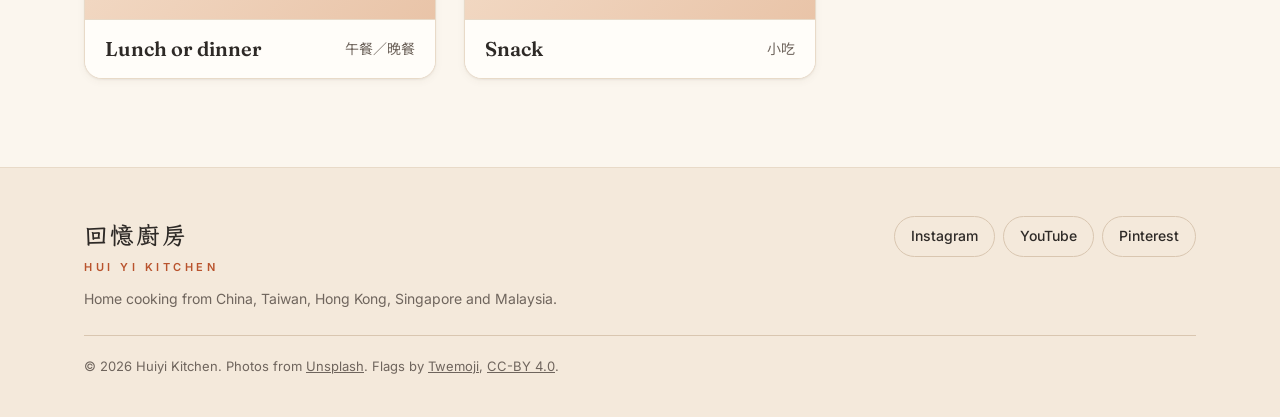
==== commit 738252a5: "Home page as a way in: search, country, and random lead to other pages - Searching from the home pag" ====
--- a/index.html
+++ b/index.html
@@ -41,7 +41,7 @@
         <li><a href="#" aria-label="YouTube">YouTube</a></li>
         <li><a href="#" aria-label="Pinterest">Pinterest</a></li>
       </ul>
-      <p class="copyright">© <span id="year"></span> Huiyi Kitchen. Photos from Unsplash.</p>
+      <p class="copyright">© <span id="year"></span> Huiyi Kitchen. Photos from <a href="https://unsplash.com">Unsplash</a>. Flags by <a href="https://github.com/jdecked/twemoji">Twemoji</a>, <a href="https://creativecommons.org/licenses/by/4.0/">CC-BY 4.0</a>.</p>
     </div>
   </footer>
 
--- a/style.css
+++ b/style.css
@@ -134,7 +134,6 @@
 .pill.is-empty { opacity: 0.5; }
 .pill-zh { font-size: 13px; color: var(--muted); font-weight: 400; }
 .pill[aria-pressed="true"] .pill-zh { color: rgba(255, 255, 255, 0.85); }
-.flag { font-size: 18px; line-height: 1; }
 
 /* photos */
 .thumb {
@@ -145,17 +144,18 @@
 
 /* ---------- home ---------- */
 
-.hero { padding: 24px 0 8px; }
+.hero { padding: 8px 0 0; }
+/* Same width as the recipe type grid below it. */
 .search-card {
-  max-width: 820px; margin: 0 auto; background: var(--surface); border: 1px solid var(--line);
-  border-radius: 24px; padding: 40px 44px 44px; box-shadow: var(--shadow-sm); position: relative; overflow: hidden;
+  background: var(--surface); border: 1px solid var(--line);
+  border-radius: 20px; padding: 24px 28px 26px; box-shadow: var(--shadow-sm); position: relative; overflow: hidden;
 }
 .search-card::before {
   content: ""; position: absolute; inset: 0 0 auto 0; height: 5px;
   background: linear-gradient(90deg, var(--orange-light), var(--orange));
 }
-.search-card h1 { margin-bottom: 6px; }
-.search-hint { color: var(--muted); margin-bottom: 24px; }
+.search-card h1 { font-size: clamp(24px, 3vw, 30px); margin-bottom: 2px; }
+.search-hint { color: var(--muted); font-size: 15px; margin-bottom: 16px; }
 .search-form { display: flex; gap: 12px; }
 .search-form input {
   flex: 1; min-width: 0; min-height: 52px; font: inherit; font-size: 16px; color: var(--charcoal);
@@ -165,14 +165,31 @@
 .search-form input::placeholder { color: #9a8d81; }
 .search-form input:focus { outline: none; border-color: var(--orange-light); background: #fff; box-shadow: 0 0 0 4px rgba(232, 135, 92, 0.2); }
 
-.region-filters { display: flex; flex-wrap: wrap; justify-content: center; gap: 12px; margin: 48px auto 0; max-width: 1000px; }
-.region-pill { padding: 10px 20px; min-height: 46px; }
-
-.results { margin-top: 56px; scroll-margin-top: 100px; }
-.results[hidden] { display: none; }
-.results-head { display: flex; align-items: baseline; justify-content: space-between; gap: 16px; margin-bottom: 24px; }
-.results-head .section-title { margin: 0; }
-.results-context { font-family: var(--font-sans); font-size: 16px; font-weight: 400; color: var(--muted); }
+/* Country buttons: each opens that region's recipes. */
+.region-links { display: grid; grid-template-columns: repeat(5, minmax(0, 1fr)); gap: 20px; margin-top: 48px; }
+.region-link {
+  display: flex; flex-direction: column; align-items: center; justify-content: center; gap: 8px;
+  min-height: 132px; padding: 20px 16px; text-align: center;
+  background: var(--surface); border: 1px solid var(--line-strong); border-radius: var(--radius);
+  color: var(--charcoal); text-decoration: none; box-shadow: var(--shadow-sm);
+  transition: transform 0.25s ease, box-shadow 0.25s ease, border-color 0.25s ease, background-color 0.25s ease;
+}
+.region-link:hover, .region-link:focus-visible {
+  transform: translateY(-4px); box-shadow: var(--shadow-lg); border-color: var(--orange-light); background: #fff;
+}
+.flags { display: flex; gap: 6px; }
+.flags img { width: 36px; height: 36px; }
+/* Random recipe: same size as the countries, set apart with a tinted fill. */
+.random-link { background: var(--orange-soft); border-style: dashed; border-color: var(--orange-light); }
+.random-link:hover, .random-link:focus-visible { background: #fff; }
+.shuffle-icon {
+  width: 36px; height: 36px; fill: none; stroke: var(--orange); stroke-width: 2;
+  stroke-linecap: round; stroke-linejoin: round; transition: transform 0.35s ease;
+}
+.random-link:hover .shuffle-icon { transform: rotate(180deg); }
+.region-names { display: flex; flex-direction: column; align-items: center; min-width: 0; }
+.region-names .en { font-family: var(--font-serif); font-weight: 600; font-size: 20px; line-height: 1.25; }
+.region-names .zh { font-size: 14px; color: var(--muted); margin-top: 2px; }
 
 .browse { margin-top: 80px; }
 .category-grid, .recipe-grid { list-style: none; margin: 0; padding: 0; display: grid; gap: 28px; }
@@ -192,15 +209,16 @@
   display: flex; align-items: center; justify-content: space-between; gap: 12px;
   padding: 16px 20px; border-top: 1px solid var(--line); background: var(--surface); flex: 1;
 }
-.card-names { display: flex; flex-direction: column; }
 .card-label .en { font-weight: 600; font-size: 17px; line-height: 1.3; }
 .card-label .zh { font-size: 14px; color: var(--muted); }
 .category-card .card-label .en { font-family: var(--font-serif); font-size: 20px; }
-.category-card .count { font-size: 13px; color: var(--muted); white-space: nowrap; }
 
 /* ---------- listing (category / all recipes) ---------- */
 
-.page-head { margin: 20px 0 32px; }
+.page-head { margin: 20px 0 32px; display: flex; align-items: center; justify-content: space-between; gap: 16px 32px; flex-wrap: wrap; }
+.search-form-compact { flex: 0 1 460px; gap: 8px; }
+.search-form-compact input { min-height: 44px; font-size: 15px; padding: 0 18px; background: var(--surface); }
+.search-form-compact .btn-primary { min-height: 44px; padding: 0 20px; font-size: 15px; box-shadow: none; }
 .listing { display: grid; grid-template-columns: 260px 1fr; gap: 40px; align-items: start; }
 .listing.no-filters { grid-template-columns: 1fr; }
 .filters {
@@ -337,6 +355,7 @@
 }
 .social a:hover { background: var(--orange); border-color: var(--orange); color: #fff; }
 .copyright { grid-column: 1 / -1; margin: 0; padding-top: 20px; border-top: 1px solid var(--line-strong); color: var(--muted); font-size: 13px; }
+.copyright a { color: inherit; }
 
 /* ---------- data problems ---------- */
 
@@ -379,6 +398,9 @@
 /* ---------- responsive ---------- */
 
 @media (max-width: 960px) {
+  .region-links { grid-template-columns: repeat(2, minmax(0, 1fr)); }
+  .random-link { grid-column: 1 / -1; flex-direction: row; min-height: 72px; gap: 14px; }
+  .random-link .region-names { align-items: flex-start; }
   .category-grid { grid-template-columns: repeat(2, 1fr); gap: 20px; }
   .listing { grid-template-columns: 1fr; gap: 24px; }
   .filters { position: static; padding: 20px; }
@@ -394,14 +416,18 @@
   .site-nav a { padding: 6px 12px; }
   main { padding-top: 24px; padding-bottom: 64px; }
 
-  .search-card { padding: 28px 20px 24px; border-radius: 20px; }
-  .search-form { flex-direction: column; }
-  .btn-primary { width: 100%; }
-  .region-filters { margin-top: 32px; gap: 8px; }
-  .region-pill { padding: 8px 14px; font-size: 14px; }
+  .search-card { padding: 20px 18px; }
+  .search-form:not(.search-form-compact) { flex-direction: column; }
+  .search-form-compact { flex-basis: 100%; }
+  .search-form:not(.search-form-compact) .btn-primary { width: 100%; }
+  .region-links { margin-top: 32px; gap: 12px; }
+  .region-link { min-height: 104px; padding: 14px 10px; gap: 6px; }
+  .random-link { min-height: 64px; gap: 12px; }
+  .flags img, .shuffle-icon { width: 30px; height: 30px; }
+
+  .region-names .en { font-size: 16px; }
+  .region-names .zh { font-size: 12px; }
   .browse { margin-top: 56px; }
-  .results { margin-top: 40px; }
-  .results-head { flex-wrap: wrap; }
   .category-grid { gap: 14px; }
   .card-label { padding: 12px 14px; }
   .category-card .card-label { flex-direction: column; align-items: flex-start; gap: 2px; }
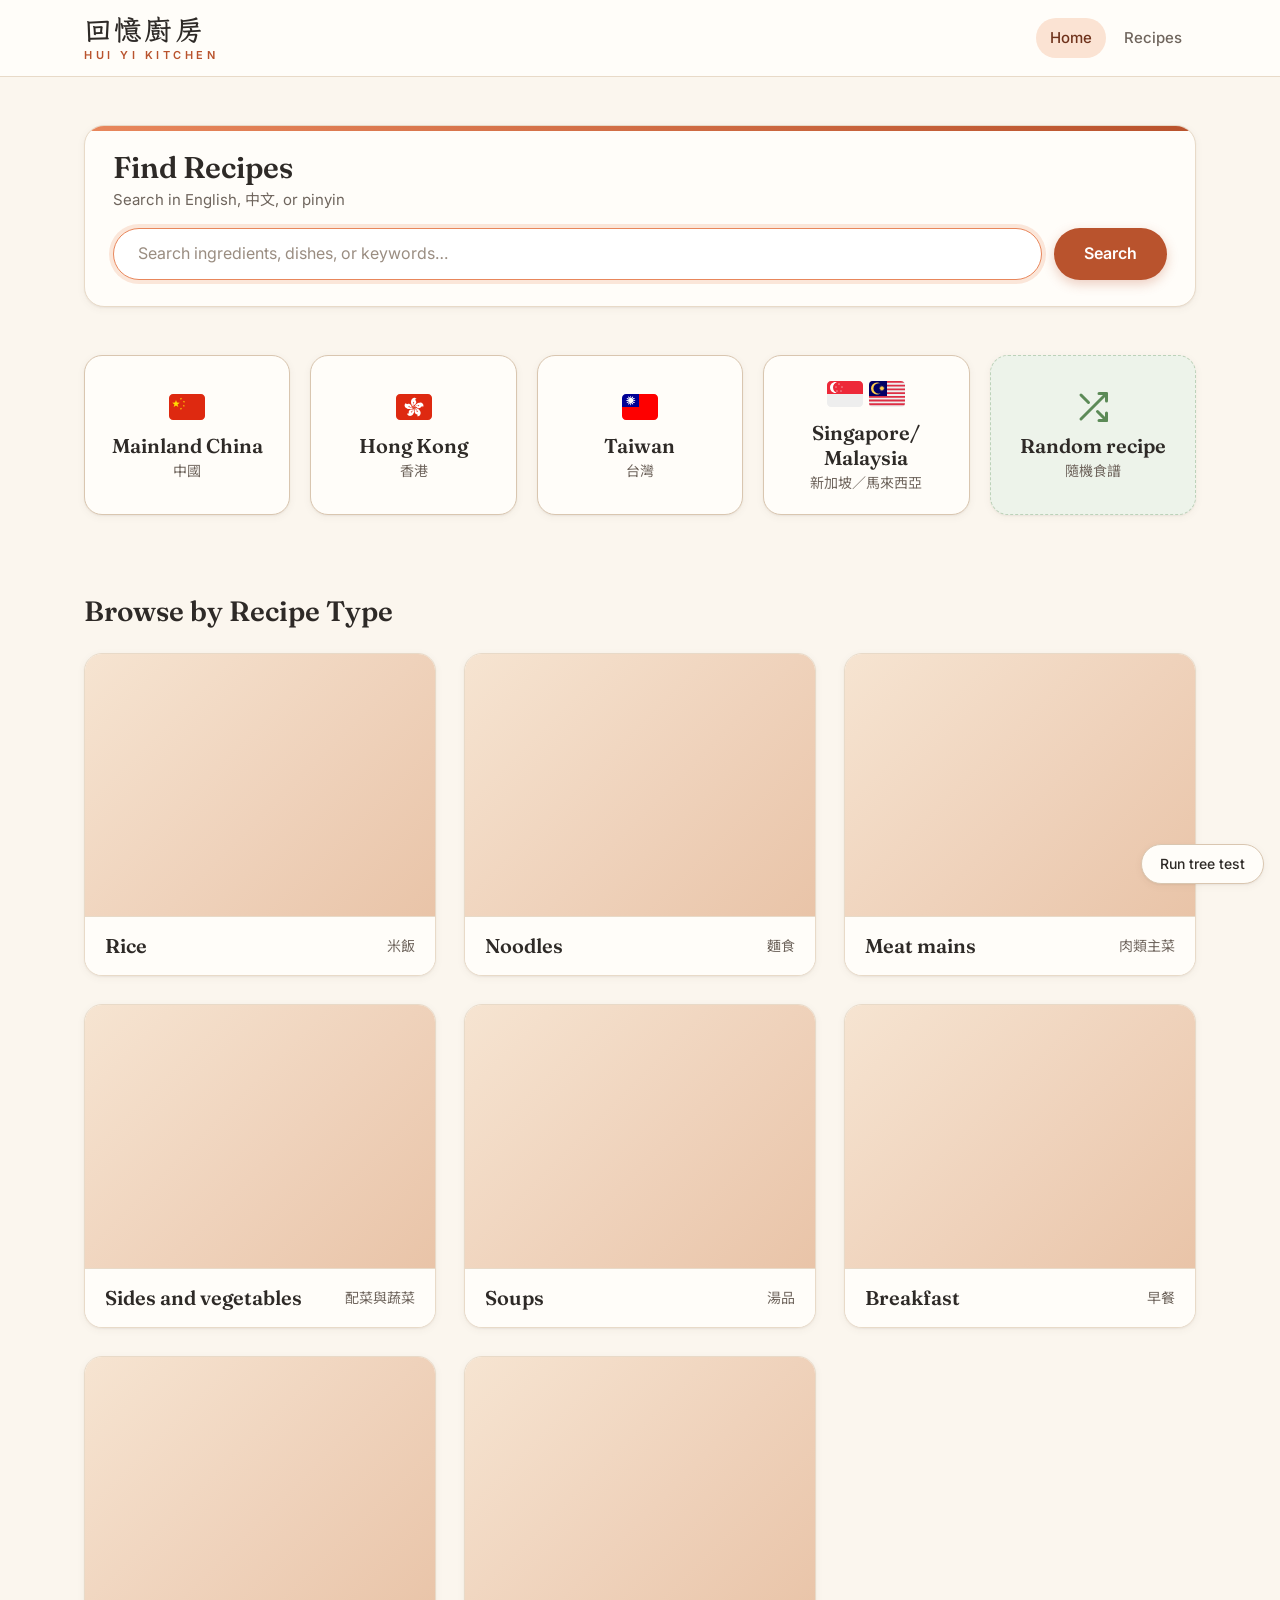
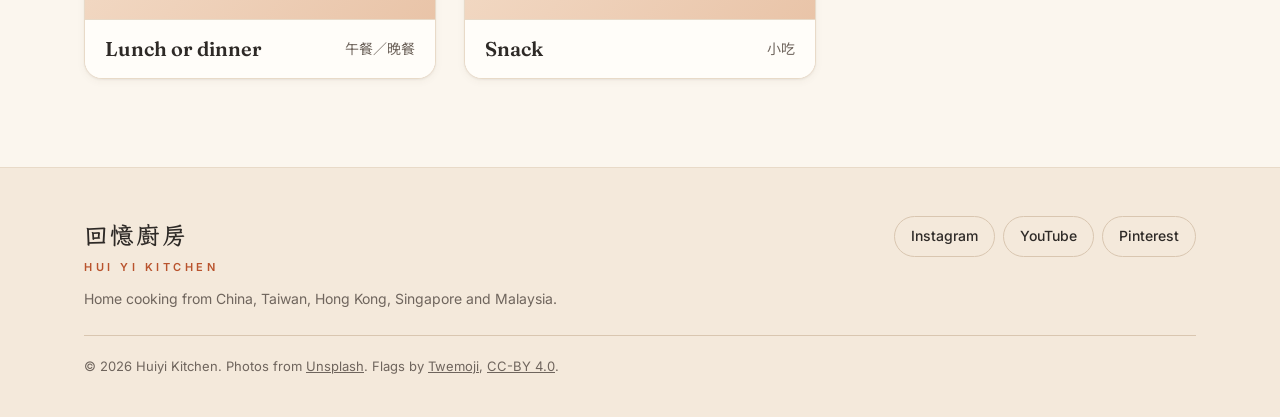
==== commit 06a1476d: "Remove About and Contact from the top nav Co-Authored-By: Claude Opus 5.5 <noreply@anthropic.com>" ====
--- a/index.html
+++ b/index.html
@@ -20,8 +20,6 @@
       <nav class="site-nav" aria-label="Main">
         <a href="#/" data-nav="home">Home</a>
         <a href="#/recipes" data-nav="recipes">Recipes</a>
-        <a href="#/about" data-nav="about">About</a>
-        <a href="#/contact" data-nav="contact">Contact</a>
       </nav>
     </div>
   </header>
--- a/style.css
+++ b/style.css
@@ -10,6 +10,11 @@
   --orange-hover: #a2461f;
   --orange-light: #e8875c;  /* outlines and highlights */
   --orange-soft: #fbe3d3;   /* tinted fills */
+  --shade: #6f321b;         /* base + 40% black: text on tinted fills (7.5:1) */
+  --accent: #a3bfa0;        /* sage: a second hue, used sparingly; dark text on it */
+  --accent-deep: #5c8a57;   /* icon strokes, checkbox borders: 3:1+ on cream */
+  --accent-light: #bcd2b9;
+  --accent-soft: #edf3ea;
   --charcoal: #2e2a27;
   --muted: #6f655d;
   --shadow-sm: 0 1px 2px rgba(74, 52, 34, 0.06), 0 2px 8px rgba(74, 52, 34, 0.05);
@@ -83,7 +88,7 @@
   padding: 8px 14px; border-radius: 999px; transition: color 0.2s, background-color 0.2s;
 }
 .site-nav a:hover { color: var(--charcoal); background: var(--sand); }
-.site-nav a[aria-current="page"] { color: var(--orange); background: var(--orange-soft); }
+.site-nav a[aria-current="page"] { color: var(--shade); background: var(--orange-soft); }
 
 /* ---------- main ---------- */
 
@@ -180,10 +185,10 @@
 .flags { display: flex; gap: 6px; }
 .flags img { width: 36px; height: 36px; }
 /* Random recipe: same size as the countries, set apart with a tinted fill. */
-.random-link { background: var(--orange-soft); border-style: dashed; border-color: var(--orange-light); }
+.random-link { background: var(--accent-soft); border-style: dashed; border-color: var(--accent-light); }
 .random-link:hover, .random-link:focus-visible { background: #fff; }
 .shuffle-icon {
-  width: 36px; height: 36px; fill: none; stroke: var(--orange); stroke-width: 2;
+  width: 36px; height: 36px; fill: none; stroke: var(--accent-deep); stroke-width: 2;
   stroke-linecap: round; stroke-linejoin: round; transition: transform 0.35s ease;
 }
 .random-link:hover .shuffle-icon { transform: rotate(180deg); }
@@ -268,7 +273,7 @@
   font-size: 14px; font-weight: 600; color: var(--muted); transition: background-color 0.2s, color 0.2s;
 }
 .lang-toggle button:hover { color: var(--charcoal); background: rgba(255, 255, 255, 0.6); }
-.lang-toggle button[aria-pressed="true"] { background: var(--orange); color: #fff; box-shadow: 0 2px 8px rgba(185, 83, 45, 0.3); }
+.lang-toggle button[aria-pressed="true"] { background: var(--accent); color: var(--charcoal); box-shadow: 0 2px 8px rgba(92, 138, 87, 0.25); }
 
 .recipe-title { display: flex; align-items: baseline; justify-content: space-between; gap: 8px 24px; flex-wrap: wrap; margin: 28px 0 12px; }
 .recipe-title .zh { font-family: var(--font-zh-display); font-weight: 700; letter-spacing: 0.06em; }
@@ -277,6 +282,13 @@
 
 .recipe-hero { margin: 24px 0 0; }
 .recipe-hero .thumb { aspect-ratio: 21 / 9; border-radius: 24px; box-shadow: var(--shadow-lg); }
+.photo-credit { font-size: 12px; color: var(--muted); }
+.photo-credit a { color: inherit; }
+.recipe-hero .photo-credit { display: block; margin-top: 8px; text-align: right; }
+.credits-title { margin: 40px 0 12px; font-size: 22px; }
+.credits { padding-left: 20px; font-size: 15px; color: #4a423c; }
+.credits li { margin-bottom: 6px; }
+.credits .photo-credit { font-size: inherit; }
 
 .badges { list-style: none; padding: 0; margin: 20px 0 48px; display: flex; flex-wrap: wrap; gap: 10px; }
 .badge {
@@ -304,7 +316,7 @@
 .bilingual .steps-title { margin-top: 48px; }
 .ing-group {
   font-family: var(--font-sans); font-size: 13px; font-weight: 600; letter-spacing: 0.08em; text-transform: uppercase;
-  color: var(--orange); margin: 22px 0 6px;
+  color: var(--shade); margin: 22px 0 6px;
 }
 .ing-group.zh { letter-spacing: 0.12em; }
 
@@ -318,16 +330,17 @@
   transition: background-color 0.15s, border-color 0.15s;
 }
 .ingredient input::after { content: ""; width: 10px; height: 6px; border: 2px solid #fff; border-top: 0; border-right: 0; transform: rotate(-45deg) translate(1px, -1px); opacity: 0; }
-.ingredient input:checked { background: var(--orange); border-color: var(--orange); }
+.ingredient input:checked { background: var(--accent); border-color: var(--accent-deep); }
+.ingredient input:checked::after { border-color: var(--charcoal); }
 .ingredient input:checked::after { opacity: 1; }
-.ingredient:hover input { border-color: var(--orange-light); }
-.ingredient:has(input:checked) span { color: var(--muted); text-decoration: line-through; text-decoration-color: var(--orange-light); }
+.ingredient:hover input { border-color: var(--accent-light); }
+.ingredient:has(input:checked) span { color: var(--muted); text-decoration: line-through; text-decoration-color: var(--accent-deep); }
 
 .step { display: flex; gap: 16px; padding: 16px 0; }
 .step p { margin: 0; }
 .step-num {
   flex: none; width: 34px; height: 34px; border-radius: 50%; display: grid; place-content: center;
-  background: var(--orange-soft); color: var(--orange); font-weight: 700; font-size: 15px;
+  background: var(--orange-soft); color: var(--shade); font-weight: 700; font-size: 15px;
 }
 .coming-soon { color: var(--muted); padding: 24px; background: var(--surface); border: 1px dashed var(--line-strong); border-radius: var(--radius-sm); margin: 0; }
 .recipe.lang-both .coming-soon { margin-bottom: 0; }
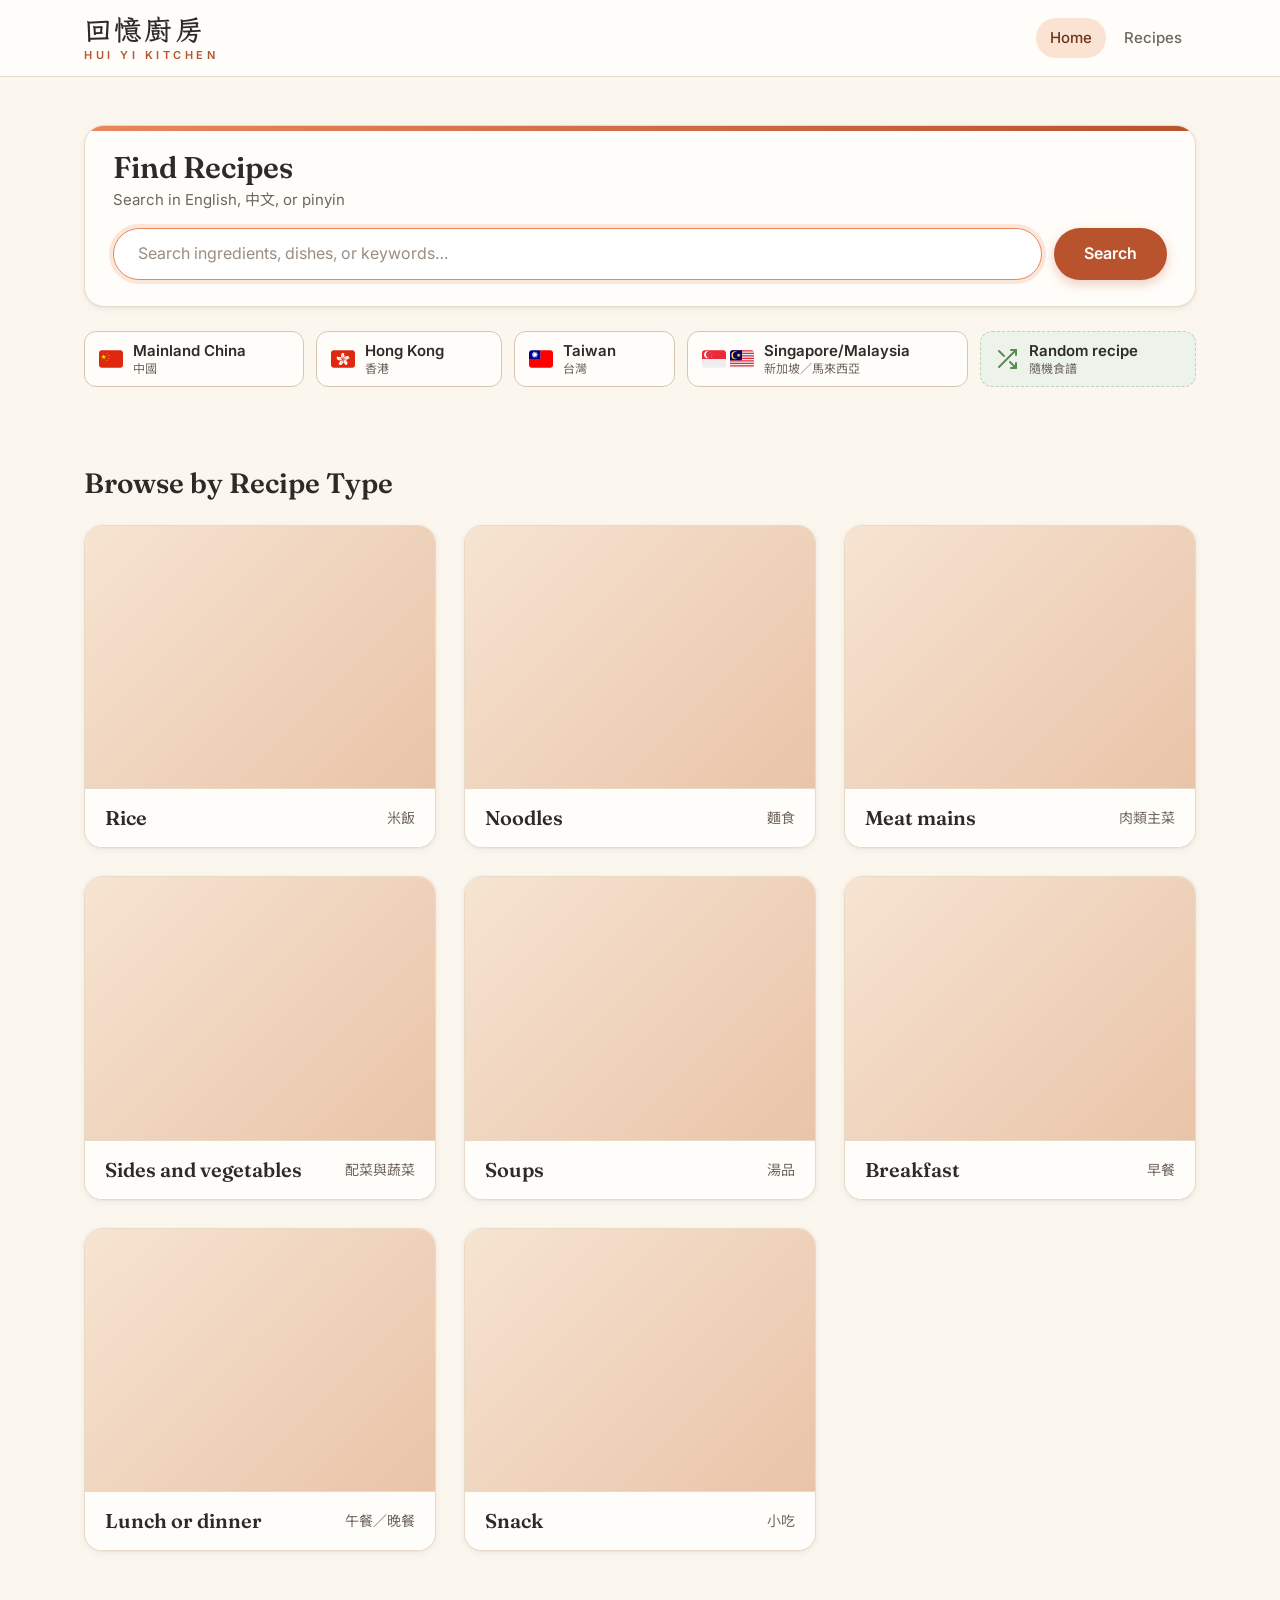
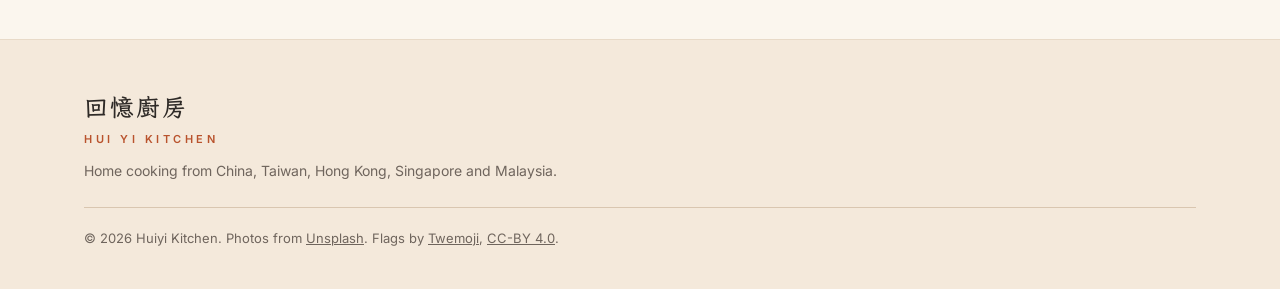
==== commit 6e8e7eb6: "Footer: remove the Instagram, YouTube and Pinterest links They pointed nowhere (href="#"), and in th" ====
--- a/index.html
+++ b/index.html
@@ -17,6 +17,7 @@
         <span class="brand-zh" lang="zh-Hant">回憶廚房</span>
         <span class="brand-en">HUI YI KITCHEN</span>
       </a>
+      <div class="header-context" id="header-context"></div>
       <nav class="site-nav" aria-label="Main">
         <a href="#/" data-nav="home">Home</a>
         <a href="#/recipes" data-nav="recipes">Recipes</a>
@@ -34,11 +35,6 @@
         <span class="brand-en">HUI YI KITCHEN</span>
         <p>Home cooking from China, Taiwan, Hong Kong, Singapore and Malaysia.</p>
       </div>
-      <ul class="social" aria-label="Social links">
-        <li><a href="#" aria-label="Instagram">Instagram</a></li>
-        <li><a href="#" aria-label="YouTube">YouTube</a></li>
-        <li><a href="#" aria-label="Pinterest">Pinterest</a></li>
-      </ul>
       <p class="copyright">© <span id="year"></span> Huiyi Kitchen. Photos from <a href="https://unsplash.com">Unsplash</a>. Flags by <a href="https://github.com/jdecked/twemoji">Twemoji</a>, <a href="https://creativecommons.org/licenses/by/4.0/">CC-BY 4.0</a>.</p>
     </div>
   </footer>
--- a/style.css
+++ b/style.css
@@ -82,6 +82,40 @@
 .brand-zh { font-family: var(--font-zh-display); font-size: 28px; font-weight: 700; letter-spacing: 0.08em; }
 .brand-en { font-size: 11px; font-weight: 600; letter-spacing: 0.32em; color: var(--orange); margin-top: 4px; }
 
+/* Compact header (recipes page, scrolled): 20px shorter, holding the page title and search.
+   The bottom margin grows as the header shrinks, so the page below doesn't move. */
+.site-header { transition: margin-bottom 0.25s ease; }
+.header-inner { transition: min-height 0.25s ease; }
+.brand-zh, .brand-en { transition: font-size 0.25s ease, margin-top 0.25s ease, opacity 0.25s ease; }
+.header-context {
+  flex: 1; min-width: 0; display: flex; align-items: center; gap: 20px;
+  opacity: 0; visibility: hidden; transform: translateY(6px);
+  transition: opacity 0.25s ease, transform 0.25s ease, visibility 0s 0.25s;
+}
+.header-compact .site-header { margin-bottom: 20px; }
+.header-compact .header-inner { min-height: 56px; }
+.header-compact .brand-zh { font-size: 21px; }
+.header-compact .brand-en { font-size: 0; margin-top: 0; opacity: 0; }
+/* The nav links step aside to make room; the logo still goes home. */
+.site-nav { max-width: 300px; transition: opacity 0.25s ease, max-width 0.25s ease, margin-left 0.25s ease, visibility 0s; }
+.header-compact .site-nav {
+  opacity: 0; visibility: hidden; max-width: 0; margin-left: -24px; overflow: hidden;
+  transition: opacity 0.25s ease, max-width 0.25s ease, margin-left 0.25s ease, visibility 0s 0.25s;
+}
+.header-compact .header-context {
+  opacity: 1; visibility: visible; transform: none;
+  transition: opacity 0.25s ease, transform 0.25s ease, visibility 0s;
+}
+.header-title {
+  margin: 0; min-width: 0; overflow: hidden; white-space: nowrap; text-overflow: ellipsis; /* long recipe names */
+  font-family: var(--font-serif); font-weight: 600; font-size: 20px; padding-left: 20px; border-left: 1px solid var(--line);
+}
+.header-title .title-zh { margin-left: 10px; }
+.header-context .search-form-compact { flex: 0 1 420px; min-width: 0; margin-left: auto; }
+.header-context .search-form-compact input, .header-context .search-form-compact .btn-primary { min-height: 38px; }
+.header-context .lang-toggle { flex: none; margin-left: auto; }
+.header-context .lang-toggle button { min-height: 30px; padding: 4px 14px; }
+
 .site-nav { display: flex; gap: 4px; }
 .site-nav a {
   color: var(--muted); text-decoration: none; font-weight: 500; font-size: 15px;
@@ -150,14 +184,12 @@
 /* ---------- home ---------- */
 
 .hero { padding: 8px 0 0; }
-/* Same width as the recipe type grid below it. */
+/* Same width as the recipe type grid below it. The accent bar is a background
+   (not a clipped ::before) so the filter dropdown can spill out of the card. */
 .search-card {
-  background: var(--surface); border: 1px solid var(--line);
-  border-radius: 20px; padding: 24px 28px 26px; box-shadow: var(--shadow-sm); position: relative; overflow: hidden;
-}
-.search-card::before {
-  content: ""; position: absolute; inset: 0 0 auto 0; height: 5px;
-  background: linear-gradient(90deg, var(--orange-light), var(--orange));
+  background: linear-gradient(90deg, var(--orange-light), var(--orange)) top / 100% 5px no-repeat, var(--surface);
+  border: 1px solid var(--line);
+  border-radius: 20px; padding: 24px 28px 26px; box-shadow: var(--shadow-sm); position: relative;
 }
 .search-card h1 { font-size: clamp(24px, 3vw, 30px); margin-bottom: 2px; }
 .search-hint { color: var(--muted); font-size: 15px; margin-bottom: 16px; }
@@ -170,31 +202,52 @@
 .search-form input::placeholder { color: #9a8d81; }
 .search-form input:focus { outline: none; border-color: var(--orange-light); background: #fff; box-shadow: 0 0 0 4px rgba(232, 135, 92, 0.2); }
 
-/* Country buttons: each opens that region's recipes. */
-.region-links { display: grid; grid-template-columns: repeat(5, minmax(0, 1fr)); gap: 20px; margin-top: 48px; }
+/* Dropdown of filters that match the typed words, under the home search box. */
+.search-field { position: relative; flex: 1; min-width: 0; display: flex; }
+.search-field input { flex: 1; }
+.filter-suggest {
+  position: absolute; top: calc(100% + 6px); left: 0; right: 0; z-index: 10;
+  list-style: none; margin: 0; padding: 6px 0;
+  background: #fff; border: 1px solid var(--line); border-radius: var(--radius-sm); box-shadow: var(--shadow-lg);
+}
+.filter-suggest[hidden] { display: none; }
+.filter-suggest a {
+  display: flex; align-items: center; gap: 12px; padding: 10px 20px;
+  color: var(--charcoal); text-decoration: none;
+}
+.filter-suggest a[aria-selected="true"] { background: var(--orange-soft); }
+.suggest-name { display: inline-flex; align-items: baseline; gap: 8px; font-weight: 500; }
+.suggest-icon { flex: none; width: 18px; height: 18px; fill: none; stroke: var(--muted); stroke-width: 2; stroke-linecap: round; stroke-linejoin: round; }
+.suggest-group { flex: 1; min-width: 0; font-size: 13px; color: var(--muted); overflow: hidden; text-overflow: ellipsis; white-space: nowrap; }
+.suggest-count { font-size: 13px; color: var(--muted); white-space: nowrap; }
+
+/* Country buttons: a compact row of rounded squares, all on one line, so the recipe-type
+   photos below come into view sooner. Each opens that region's recipes. */
+.region-links { display: flex; gap: 12px; margin-top: 24px; }
 .region-link {
-  display: flex; flex-direction: column; align-items: center; justify-content: center; gap: 8px;
-  min-height: 132px; padding: 20px 16px; text-align: center;
-  background: var(--surface); border: 1px solid var(--line-strong); border-radius: var(--radius);
-  color: var(--charcoal); text-decoration: none; box-shadow: var(--shadow-sm);
-  transition: transform 0.25s ease, box-shadow 0.25s ease, border-color 0.25s ease, background-color 0.25s ease;
+  flex: 1 1 auto; /* wider names get wider squares; together they fill the row */
+  display: flex; flex-direction: row; align-items: center; gap: 10px;
+  padding: 10px 14px; min-height: 56px;
+  background: var(--surface); border: 1px solid var(--line-strong); border-radius: var(--radius-sm);
+  color: var(--charcoal); text-decoration: none;
+  transition: transform 0.2s ease, box-shadow 0.2s ease, border-color 0.2s ease, background-color 0.2s ease;
 }
 .region-link:hover, .region-link:focus-visible {
-  transform: translateY(-4px); box-shadow: var(--shadow-lg); border-color: var(--orange-light); background: #fff;
-}
-.flags { display: flex; gap: 6px; }
-.flags img { width: 36px; height: 36px; }
+  transform: translateY(-2px); box-shadow: var(--shadow-sm); border-color: var(--orange-light); background: #fff;
+}
+.flags { display: flex; gap: 4px; flex: none; }
+.flags img { width: 24px; height: 24px; }
 /* Random recipe: same size as the countries, set apart with a tinted fill. */
 .random-link { background: var(--accent-soft); border-style: dashed; border-color: var(--accent-light); }
 .random-link:hover, .random-link:focus-visible { background: #fff; }
 .shuffle-icon {
-  width: 36px; height: 36px; fill: none; stroke: var(--accent-deep); stroke-width: 2;
+  flex: none; width: 24px; height: 24px; fill: none; stroke: var(--accent-deep); stroke-width: 2;
   stroke-linecap: round; stroke-linejoin: round; transition: transform 0.35s ease;
 }
 .random-link:hover .shuffle-icon { transform: rotate(180deg); }
-.region-names { display: flex; flex-direction: column; align-items: center; min-width: 0; }
-.region-names .en { font-family: var(--font-serif); font-weight: 600; font-size: 20px; line-height: 1.25; }
-.region-names .zh { font-size: 14px; color: var(--muted); margin-top: 2px; }
+.region-names { display: flex; flex-direction: column; align-items: flex-start; min-width: 0; text-align: left; }
+.region-names .en { font-weight: 600; font-size: 15px; line-height: 1.25; white-space: nowrap; }
+.region-names .zh { font-size: 12px; color: var(--muted); line-height: 1.3; white-space: nowrap; }
 
 .browse { margin-top: 80px; }
 .category-grid, .recipe-grid { list-style: none; margin: 0; padding: 0; display: grid; gap: 28px; }
@@ -221,17 +274,24 @@
 /* ---------- listing (category / all recipes) ---------- */
 
 .page-head { margin: 20px 0 32px; display: flex; align-items: center; justify-content: space-between; gap: 16px 32px; flex-wrap: wrap; }
-.search-form-compact { flex: 0 1 460px; gap: 8px; }
+.search-form-compact { flex: 0 1 460px; gap: 8px; min-width: 0; } /* lets it shrink on phones instead of overflowing */
 .search-form-compact input { min-height: 44px; font-size: 15px; padding: 0 18px; background: var(--surface); }
 .search-form-compact .btn-primary { min-height: 44px; padding: 0 20px; font-size: 15px; box-shadow: none; }
 .listing { display: grid; grid-template-columns: 260px 1fr; gap: 40px; align-items: start; }
 .listing.no-filters { grid-template-columns: 1fr; }
+/* Tall enough to scroll the filters up under the compact header, even with few results. */
+@media (min-width: 961px) { .listing { min-height: calc(100vh - 72px); } }
+/* Stays beside the recipes and scrolls on its own if it's taller than the screen. */
 .filters {
-  position: sticky; top: 100px; background: var(--surface); border: 1px solid var(--line);
+  position: sticky; top: 100px; max-height: calc(100vh - 116px); overflow-y: auto;
+  transition: top 0.25s ease, max-height 0.25s ease;
+  background: var(--surface); border: 1px solid var(--line);
   border-radius: var(--radius); padding: 24px; box-shadow: var(--shadow-sm);
 }
+.header-compact .filters { top: 72px; max-height: calc(100vh - 88px); }
 .filters-head { display: flex; align-items: baseline; justify-content: space-between; margin-bottom: 20px; }
 .filters-head h2 { font-size: 22px; }
+#clear-filters.is-hidden { visibility: hidden; }
 .filter-group + .filter-group { margin-top: 24px; padding-top: 20px; border-top: 1px solid var(--line); }
 .filter-group h3 {
   font-family: var(--font-sans); font-size: 13px; font-weight: 600; letter-spacing: 0.08em;
@@ -240,6 +300,8 @@
 .pill-row { display: flex; flex-wrap: wrap; gap: 8px; }
 .filters .pill { font-size: 14px; padding: 6px 12px; min-height: 36px; }
 
+.results-subhead { font-size: 20px; margin: 40px 0 16px; padding-top: 24px; border-top: 1px solid var(--line); }
+.results-subhead-zh { font-family: var(--font-sans); font-size: 14px; font-weight: 400; color: var(--muted); margin-left: 8px; }
 .result-count { color: var(--muted); font-size: 15px; margin-bottom: 16px; }
 .recipe-grid { grid-template-columns: repeat(auto-fill, minmax(230px, 1fr)); gap: 24px; }
 .recipe-card .thumb { aspect-ratio: 4 / 3; }
@@ -357,16 +419,10 @@
 /* ---------- footer ---------- */
 
 .site-footer { background: var(--sand); border-top: 1px solid var(--line); }
-.footer-inner { display: grid; grid-template-columns: 1fr auto; gap: 24px 40px; padding-top: 48px; padding-bottom: 40px; }
+.footer-inner { display: grid; grid-template-columns: 1fr; gap: 24px 40px; padding-top: 48px; padding-bottom: 40px; }
 .footer-brand { display: flex; flex-direction: column; }
 .footer-brand .brand-zh { font-size: 24px; }
 .footer-brand p { margin: 12px 0 0; color: var(--muted); font-size: 14px; }
-.social { list-style: none; margin: 0; padding: 0; display: flex; gap: 8px; align-items: flex-start; }
-.social a {
-  display: inline-block; padding: 8px 16px; border-radius: 999px; border: 1px solid var(--line-strong);
-  color: var(--charcoal); text-decoration: none; font-size: 14px; font-weight: 500; transition: all 0.2s;
-}
-.social a:hover { background: var(--orange); border-color: var(--orange); color: #fff; }
 .copyright { grid-column: 1 / -1; margin: 0; padding-top: 20px; border-top: 1px solid var(--line-strong); color: var(--muted); font-size: 13px; }
 .copyright a { color: inherit; }
 
@@ -385,7 +441,7 @@
 .tt-modal::backdrop { background: rgba(46, 42, 39, 0.45); }
 .tt-modal h2 { margin-bottom: 16px; }
 .tt-modal p { margin: 0 0 12px; }
-.tt-modal button, .tt-bar button, .tt-run, .tt-actions button {
+.tt-modal button, .tt-bar button, .tt-actions button {
   background: var(--surface); border: 1px solid var(--line-strong); border-radius: 999px; padding: 8px 18px; font-weight: 500;
 }
 .tt-modal button:hover, .tt-bar button:hover, .tt-actions button:hover { border-color: var(--orange); color: var(--orange); }
@@ -399,7 +455,6 @@
   position: fixed; left: 0; right: 0; bottom: 0; z-index: 30; display: flex; align-items: center; gap: 12px;
   padding: 14px 24px; border-top: 1px solid var(--line); background: var(--surface); box-shadow: 0 -6px 20px rgba(74, 52, 34, 0.08);
 }
-.tt-run { position: fixed; right: 16px; bottom: 16px; z-index: 5; box-shadow: var(--shadow-sm); font-size: 14px; }
 .tt-task { margin: 0; flex: 1; }
 .tt-results h1 { margin-bottom: 20px; }
 .tt-results h2 { margin: 28px 0 12px; font-size: 20px; }
@@ -407,16 +462,45 @@
 .tt-table th, .tt-table td { border: 1px solid var(--line); padding: 6px 12px; text-align: left; vertical-align: top; }
 .tt-table th { background: var(--sand); font-weight: 600; }
 .tt-actions { display: flex; flex-wrap: wrap; gap: 8px; margin: 0 0 16px; align-items: center; }
+.tt-choices { display: flex; flex-wrap: wrap; gap: 12px; margin-top: 8px; }
+.tt-modal .tt-choices button.tt-choice {
+  flex: 1 1 180px; display: flex; flex-direction: column; gap: 2px; align-items: flex-start;
+  padding: 14px 18px; border-radius: 12px; background: var(--surface); border-color: var(--line-strong); color: var(--charcoal); font-weight: 600;
+}
+.tt-modal .tt-choices button.tt-choice:hover { border-color: var(--orange); color: var(--orange); background: var(--surface); }
+.tt-choice span { font-weight: 400; font-size: 14px; color: var(--muted); }
+.tt-switch { display: inline-flex; border: 1px solid var(--line-strong); border-radius: 999px; padding: 3px; margin: 0 0 20px; background: var(--surface); }
+.tt-switch button { border: 0; background: none; border-radius: 999px; padding: 8px 18px; font: inherit; font-weight: 500; color: inherit; cursor: pointer; }
+.tt-switch button[aria-pressed="true"] { background: var(--orange); color: #fff; }
+.tt-filter { display: flex; flex-wrap: wrap; align-items: center; gap: 8px 12px; margin: 8px 0 20px; }
+.tt-filter label { font-weight: 600; }
+/* Dropdowns on the results page: rounded, with a drawn chevron instead of the browser's arrow. */
+.tt-results select {
+  appearance: none; -webkit-appearance: none; font: inherit; color: var(--charcoal); cursor: pointer;
+  background: var(--surface) url("data:image/svg+xml,%3Csvg xmlns='http://www.w3.org/2000/svg' width='12' height='8' viewBox='0 0 12 8'%3E%3Cpath d='M1 1.5l5 5 5-5' fill='none' stroke='%236f655d' stroke-width='1.8' stroke-linecap='round' stroke-linejoin='round'/%3E%3C/svg%3E") no-repeat right 14px center;
+  border: 1px solid var(--line-strong); border-radius: 999px; box-shadow: var(--shadow-sm);
+  transition: border-color 0.15s, box-shadow 0.15s;
+}
+.tt-results select:hover { border-color: var(--orange-light); }
+.tt-results select:focus-visible { outline: none; border-color: var(--orange); box-shadow: 0 0 0 3px var(--orange-soft); }
+#tt-task-filter { flex: 1 1 280px; max-width: 640px; min-width: 0; padding: 10px 40px 10px 18px; font-weight: 500; text-overflow: ellipsis; }
+.tt-table select { font-size: 14px; padding: 5px 32px 5px 12px; background-position: right 11px center; box-shadow: none; }
+.tt-notes { font: inherit; font-size: 14px; border: 1px solid var(--line-strong); border-radius: 8px; padding: 4px 6px; background: var(--cream); }
+.tt-notes { min-width: 160px; }
 
 /* ---------- responsive ---------- */
 
 @media (max-width: 960px) {
-  .region-links { grid-template-columns: repeat(2, minmax(0, 1fr)); }
-  .random-link { grid-column: 1 / -1; flex-direction: row; min-height: 72px; gap: 14px; }
-  .random-link .region-names { align-items: flex-start; }
+  /* Too narrow for one row: it stays one line and scrolls sideways; each square sizes to its name. */
+  .region-links {
+    margin-left: calc(-1 * var(--gutter)); margin-right: calc(-1 * var(--gutter));
+    padding: 2px var(--gutter) 6px; overflow-x: auto; scrollbar-width: none; -webkit-overflow-scrolling: touch;
+  }
+  .region-links::-webkit-scrollbar { display: none; }
+  .region-link { flex: none; }
   .category-grid { grid-template-columns: repeat(2, 1fr); gap: 20px; }
   .listing { grid-template-columns: 1fr; gap: 24px; }
-  .filters { position: static; padding: 20px; }
+  .filters { position: static; padding: 20px; max-height: none; overflow: visible; }
   .recipe.lang-both .bilingual, .recipe.lang-both .recipe-intro { column-gap: 40px; gap: 0 40px; }
 }
 
@@ -433,13 +517,9 @@
   .search-form:not(.search-form-compact) { flex-direction: column; }
   .search-form-compact { flex-basis: 100%; }
   .search-form:not(.search-form-compact) .btn-primary { width: 100%; }
-  .region-links { margin-top: 32px; gap: 12px; }
-  .region-link { min-height: 104px; padding: 14px 10px; gap: 6px; }
-  .random-link { min-height: 64px; gap: 12px; }
-  .flags img, .shuffle-icon { width: 30px; height: 30px; }
-
-  .region-names .en { font-size: 16px; }
-  .region-names .zh { font-size: 12px; }
+  .region-links { margin-top: 20px; gap: 8px; }
+  .region-link { min-height: 52px; padding: 8px 12px; }
+  .region-names .en { font-size: 14px; }
   .browse { margin-top: 56px; }
   .category-grid { gap: 14px; }
   .card-label { padding: 12px 14px; }
@@ -469,7 +549,6 @@
   .recipe.lang-both .coming-soon.zh { border-top-left-radius: 0; border-top-right-radius: 0; border-top: 0; padding-top: 0; }
 
   .footer-inner { grid-template-columns: 1fr; }
-  .social { flex-wrap: wrap; }
   .tt-bar { flex-direction: column; align-items: stretch; gap: 8px; }
 }
 
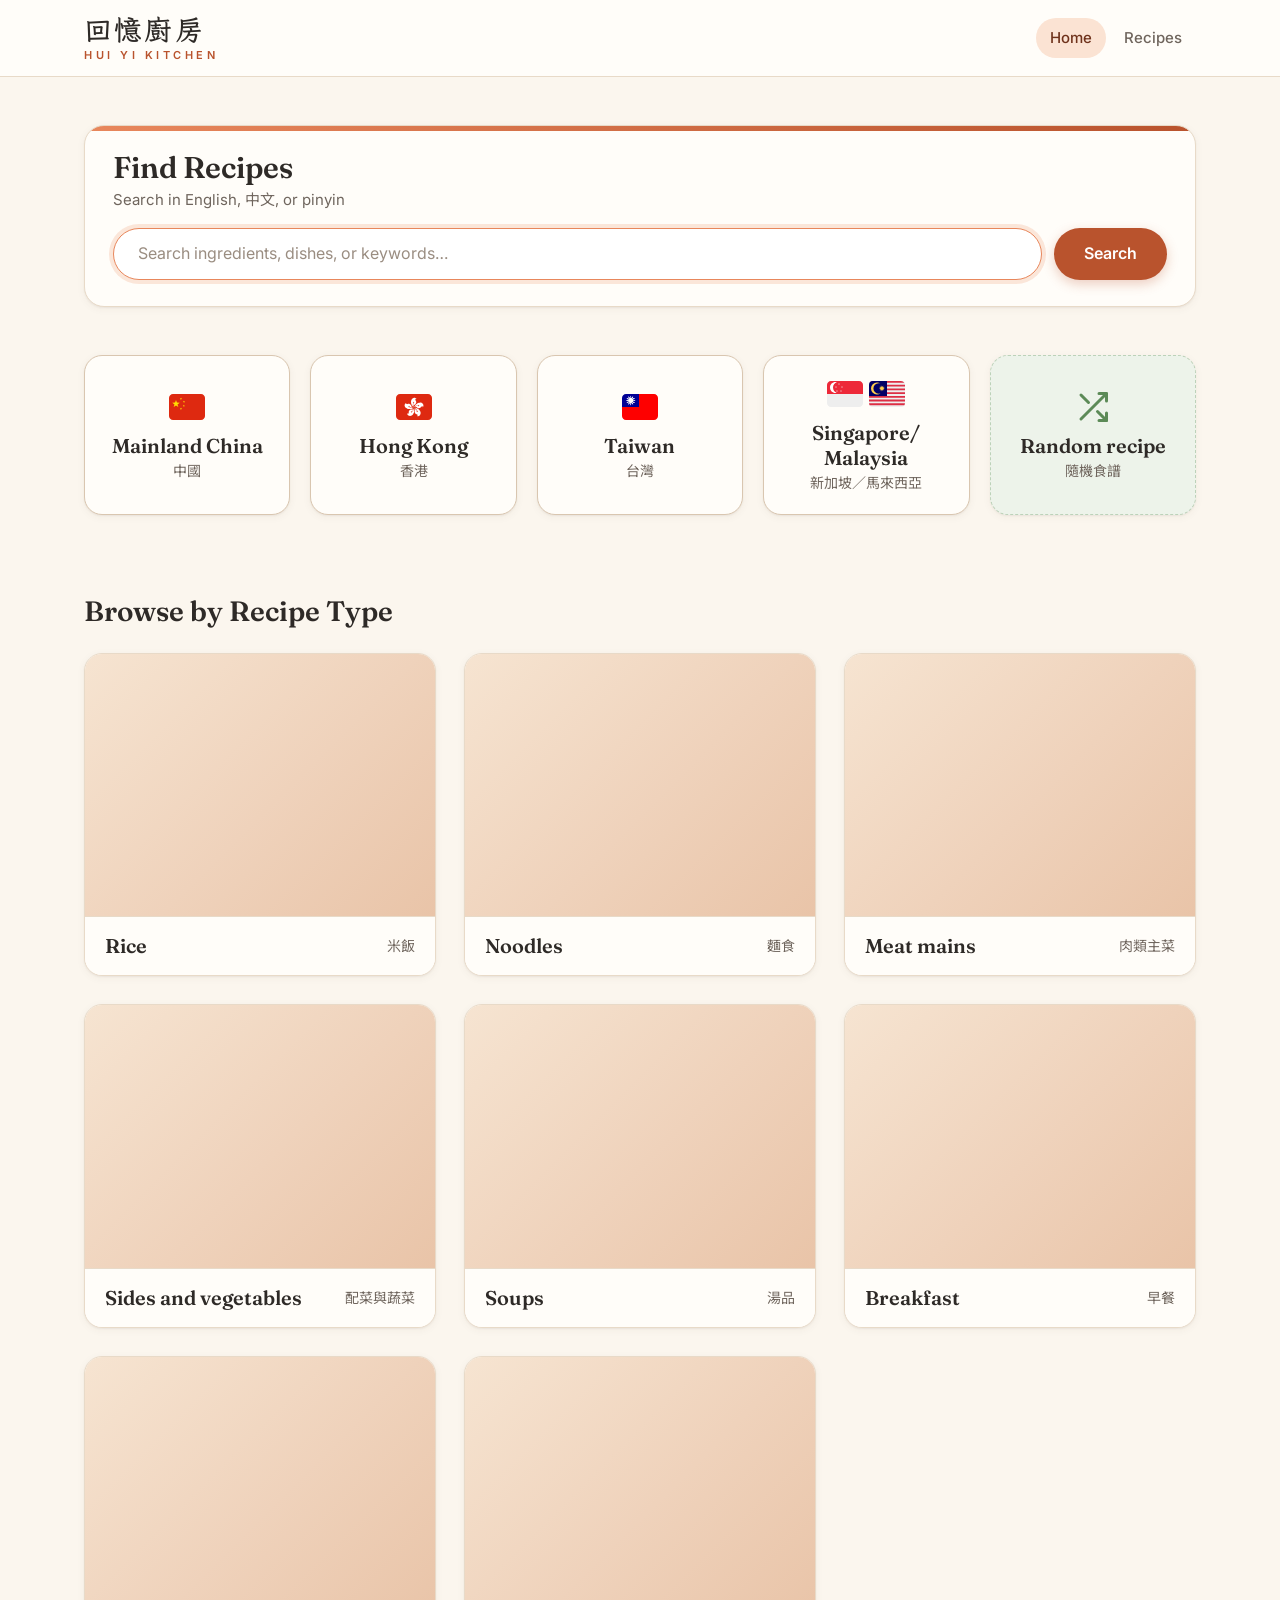
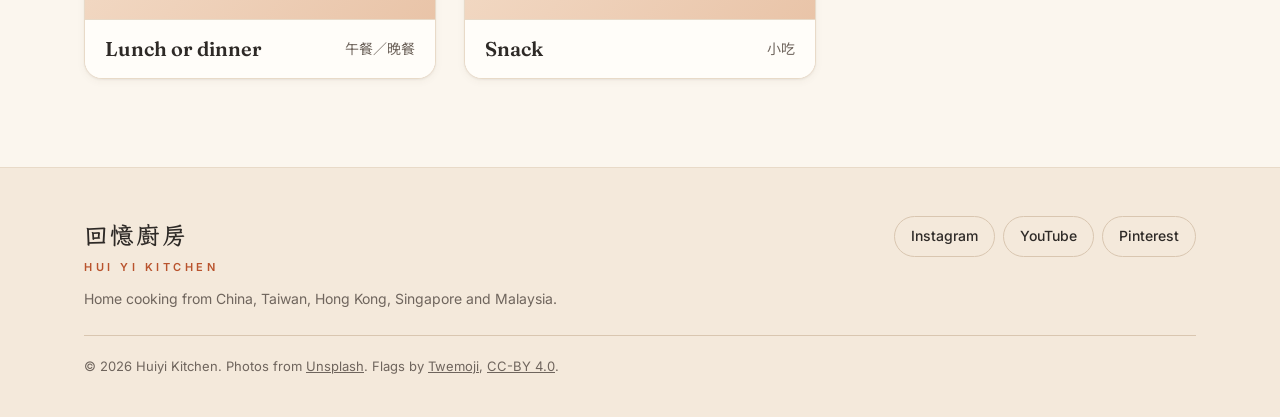
==== commit a1004d4b: "Compact header on scroll for the Recipes and recipe pages On wide screens, once the page heading scr" ====
--- a/index.html
+++ b/index.html
@@ -35,6 +35,11 @@
         <span class="brand-en">HUI YI KITCHEN</span>
         <p>Home cooking from China, Taiwan, Hong Kong, Singapore and Malaysia.</p>
       </div>
+      <ul class="social" aria-label="Social links">
+        <li><a href="#" aria-label="Instagram">Instagram</a></li>
+        <li><a href="#" aria-label="YouTube">YouTube</a></li>
+        <li><a href="#" aria-label="Pinterest">Pinterest</a></li>
+      </ul>
       <p class="copyright">© <span id="year"></span> Huiyi Kitchen. Photos from <a href="https://unsplash.com">Unsplash</a>. Flags by <a href="https://github.com/jdecked/twemoji">Twemoji</a>, <a href="https://creativecommons.org/licenses/by/4.0/">CC-BY 4.0</a>.</p>
     </div>
   </footer>
--- a/style.css
+++ b/style.css
@@ -221,33 +221,31 @@
 .suggest-group { flex: 1; min-width: 0; font-size: 13px; color: var(--muted); overflow: hidden; text-overflow: ellipsis; white-space: nowrap; }
 .suggest-count { font-size: 13px; color: var(--muted); white-space: nowrap; }
 
-/* Country buttons: a compact row of rounded squares, all on one line, so the recipe-type
-   photos below come into view sooner. Each opens that region's recipes. */
-.region-links { display: flex; gap: 12px; margin-top: 24px; }
+/* Country buttons: each opens that region's recipes. */
+.region-links { display: grid; grid-template-columns: repeat(5, minmax(0, 1fr)); gap: 20px; margin-top: 48px; }
 .region-link {
-  flex: 1 1 auto; /* wider names get wider squares; together they fill the row */
-  display: flex; flex-direction: row; align-items: center; gap: 10px;
-  padding: 10px 14px; min-height: 56px;
-  background: var(--surface); border: 1px solid var(--line-strong); border-radius: var(--radius-sm);
-  color: var(--charcoal); text-decoration: none;
-  transition: transform 0.2s ease, box-shadow 0.2s ease, border-color 0.2s ease, background-color 0.2s ease;
+  display: flex; flex-direction: column; align-items: center; justify-content: center; gap: 8px;
+  min-height: 132px; padding: 20px 16px; text-align: center;
+  background: var(--surface); border: 1px solid var(--line-strong); border-radius: var(--radius);
+  color: var(--charcoal); text-decoration: none; box-shadow: var(--shadow-sm);
+  transition: transform 0.25s ease, box-shadow 0.25s ease, border-color 0.25s ease, background-color 0.25s ease;
 }
 .region-link:hover, .region-link:focus-visible {
-  transform: translateY(-2px); box-shadow: var(--shadow-sm); border-color: var(--orange-light); background: #fff;
-}
-.flags { display: flex; gap: 4px; flex: none; }
-.flags img { width: 24px; height: 24px; }
+  transform: translateY(-4px); box-shadow: var(--shadow-lg); border-color: var(--orange-light); background: #fff;
+}
+.flags { display: flex; gap: 6px; }
+.flags img { width: 36px; height: 36px; }
 /* Random recipe: same size as the countries, set apart with a tinted fill. */
 .random-link { background: var(--accent-soft); border-style: dashed; border-color: var(--accent-light); }
 .random-link:hover, .random-link:focus-visible { background: #fff; }
 .shuffle-icon {
-  flex: none; width: 24px; height: 24px; fill: none; stroke: var(--accent-deep); stroke-width: 2;
+  width: 36px; height: 36px; fill: none; stroke: var(--accent-deep); stroke-width: 2;
   stroke-linecap: round; stroke-linejoin: round; transition: transform 0.35s ease;
 }
 .random-link:hover .shuffle-icon { transform: rotate(180deg); }
-.region-names { display: flex; flex-direction: column; align-items: flex-start; min-width: 0; text-align: left; }
-.region-names .en { font-weight: 600; font-size: 15px; line-height: 1.25; white-space: nowrap; }
-.region-names .zh { font-size: 12px; color: var(--muted); line-height: 1.3; white-space: nowrap; }
+.region-names { display: flex; flex-direction: column; align-items: center; min-width: 0; }
+.region-names .en { font-family: var(--font-serif); font-weight: 600; font-size: 20px; line-height: 1.25; }
+.region-names .zh { font-size: 14px; color: var(--muted); margin-top: 2px; }
 
 .browse { margin-top: 80px; }
 .category-grid, .recipe-grid { list-style: none; margin: 0; padding: 0; display: grid; gap: 28px; }
@@ -274,7 +272,7 @@
 /* ---------- listing (category / all recipes) ---------- */
 
 .page-head { margin: 20px 0 32px; display: flex; align-items: center; justify-content: space-between; gap: 16px 32px; flex-wrap: wrap; }
-.search-form-compact { flex: 0 1 460px; gap: 8px; min-width: 0; } /* lets it shrink on phones instead of overflowing */
+.search-form-compact { flex: 0 1 460px; gap: 8px; }
 .search-form-compact input { min-height: 44px; font-size: 15px; padding: 0 18px; background: var(--surface); }
 .search-form-compact .btn-primary { min-height: 44px; padding: 0 20px; font-size: 15px; box-shadow: none; }
 .listing { display: grid; grid-template-columns: 260px 1fr; gap: 40px; align-items: start; }
@@ -300,8 +298,6 @@
 .pill-row { display: flex; flex-wrap: wrap; gap: 8px; }
 .filters .pill { font-size: 14px; padding: 6px 12px; min-height: 36px; }
 
-.results-subhead { font-size: 20px; margin: 40px 0 16px; padding-top: 24px; border-top: 1px solid var(--line); }
-.results-subhead-zh { font-family: var(--font-sans); font-size: 14px; font-weight: 400; color: var(--muted); margin-left: 8px; }
 .result-count { color: var(--muted); font-size: 15px; margin-bottom: 16px; }
 .recipe-grid { grid-template-columns: repeat(auto-fill, minmax(230px, 1fr)); gap: 24px; }
 .recipe-card .thumb { aspect-ratio: 4 / 3; }
@@ -419,10 +415,16 @@
 /* ---------- footer ---------- */
 
 .site-footer { background: var(--sand); border-top: 1px solid var(--line); }
-.footer-inner { display: grid; grid-template-columns: 1fr; gap: 24px 40px; padding-top: 48px; padding-bottom: 40px; }
+.footer-inner { display: grid; grid-template-columns: 1fr auto; gap: 24px 40px; padding-top: 48px; padding-bottom: 40px; }
 .footer-brand { display: flex; flex-direction: column; }
 .footer-brand .brand-zh { font-size: 24px; }
 .footer-brand p { margin: 12px 0 0; color: var(--muted); font-size: 14px; }
+.social { list-style: none; margin: 0; padding: 0; display: flex; gap: 8px; align-items: flex-start; }
+.social a {
+  display: inline-block; padding: 8px 16px; border-radius: 999px; border: 1px solid var(--line-strong);
+  color: var(--charcoal); text-decoration: none; font-size: 14px; font-weight: 500; transition: all 0.2s;
+}
+.social a:hover { background: var(--orange); border-color: var(--orange); color: #fff; }
 .copyright { grid-column: 1 / -1; margin: 0; padding-top: 20px; border-top: 1px solid var(--line-strong); color: var(--muted); font-size: 13px; }
 .copyright a { color: inherit; }
 
@@ -491,13 +493,9 @@
 /* ---------- responsive ---------- */
 
 @media (max-width: 960px) {
-  /* Too narrow for one row: it stays one line and scrolls sideways; each square sizes to its name. */
-  .region-links {
-    margin-left: calc(-1 * var(--gutter)); margin-right: calc(-1 * var(--gutter));
-    padding: 2px var(--gutter) 6px; overflow-x: auto; scrollbar-width: none; -webkit-overflow-scrolling: touch;
-  }
-  .region-links::-webkit-scrollbar { display: none; }
-  .region-link { flex: none; }
+  .region-links { grid-template-columns: repeat(2, minmax(0, 1fr)); }
+  .random-link { grid-column: 1 / -1; flex-direction: row; min-height: 72px; gap: 14px; }
+  .random-link .region-names { align-items: flex-start; }
   .category-grid { grid-template-columns: repeat(2, 1fr); gap: 20px; }
   .listing { grid-template-columns: 1fr; gap: 24px; }
   .filters { position: static; padding: 20px; max-height: none; overflow: visible; }
@@ -517,9 +515,13 @@
   .search-form:not(.search-form-compact) { flex-direction: column; }
   .search-form-compact { flex-basis: 100%; }
   .search-form:not(.search-form-compact) .btn-primary { width: 100%; }
-  .region-links { margin-top: 20px; gap: 8px; }
-  .region-link { min-height: 52px; padding: 8px 12px; }
-  .region-names .en { font-size: 14px; }
+  .region-links { margin-top: 32px; gap: 12px; }
+  .region-link { min-height: 104px; padding: 14px 10px; gap: 6px; }
+  .random-link { min-height: 64px; gap: 12px; }
+  .flags img, .shuffle-icon { width: 30px; height: 30px; }
+
+  .region-names .en { font-size: 16px; }
+  .region-names .zh { font-size: 12px; }
   .browse { margin-top: 56px; }
   .category-grid { gap: 14px; }
   .card-label { padding: 12px 14px; }
@@ -549,6 +551,7 @@
   .recipe.lang-both .coming-soon.zh { border-top-left-radius: 0; border-top-right-radius: 0; border-top: 0; padding-top: 0; }
 
   .footer-inner { grid-template-columns: 1fr; }
+  .social { flex-wrap: wrap; }
   .tt-bar { flex-direction: column; align-items: stretch; gap: 8px; }
 }
 
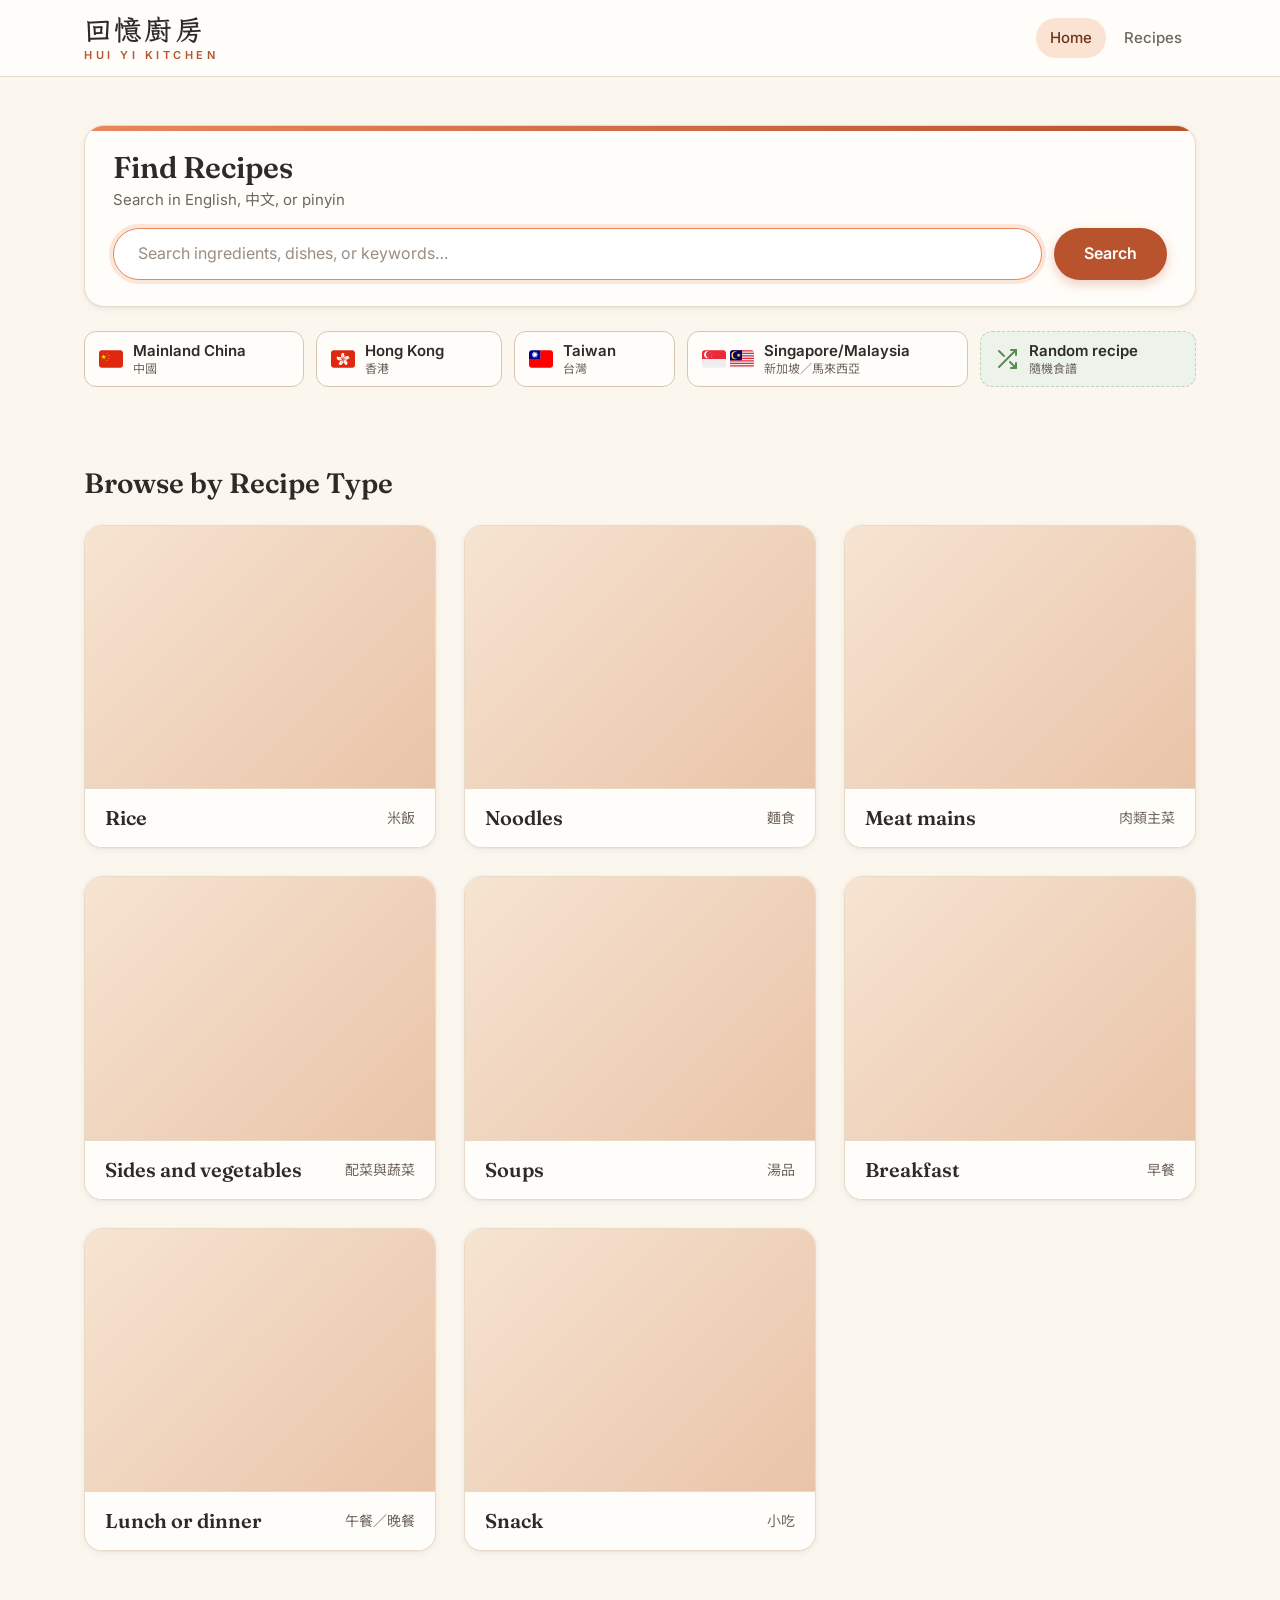
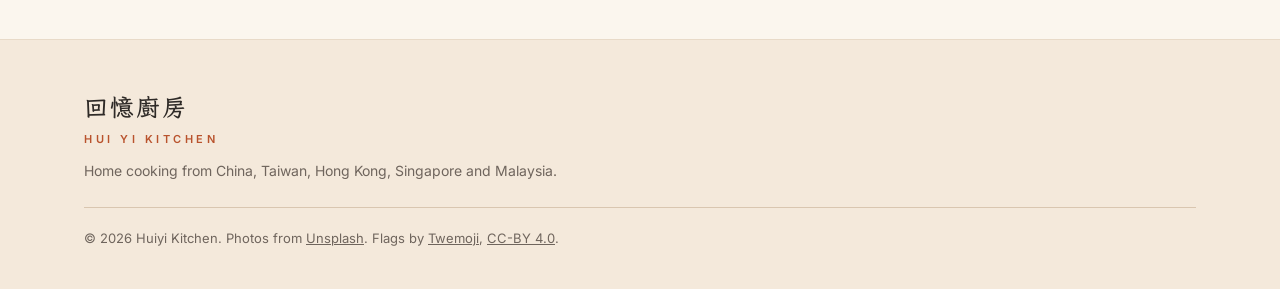
==== commit 8e86a4ce: "Talk-aloud changes: ingredient and Chinese search, compact country row, sage filters (#9) * Recipes " ====
--- a/index.html
+++ b/index.html
@@ -35,11 +35,6 @@
         <span class="brand-en">HUI YI KITCHEN</span>
         <p>Home cooking from China, Taiwan, Hong Kong, Singapore and Malaysia.</p>
       </div>
-      <ul class="social" aria-label="Social links">
-        <li><a href="#" aria-label="Instagram">Instagram</a></li>
-        <li><a href="#" aria-label="YouTube">YouTube</a></li>
-        <li><a href="#" aria-label="Pinterest">Pinterest</a></li>
-      </ul>
       <p class="copyright">© <span id="year"></span> Huiyi Kitchen. Photos from <a href="https://unsplash.com">Unsplash</a>. Flags by <a href="https://github.com/jdecked/twemoji">Twemoji</a>, <a href="https://creativecommons.org/licenses/by/4.0/">CC-BY 4.0</a>.</p>
     </div>
   </footer>
--- a/style.css
+++ b/style.css
@@ -12,7 +12,7 @@
   --orange-soft: #fbe3d3;   /* tinted fills */
   --shade: #6f321b;         /* base + 40% black: text on tinted fills (7.5:1) */
   --accent: #a3bfa0;        /* sage: a second hue, used sparingly; dark text on it */
-  --accent-deep: #5c8a57;   /* icon strokes, checkbox borders: 3:1+ on cream */
+  --accent-deep: #5c8a57;   /* icon strokes, ingredient dots: 3:1+ on cream */
   --accent-light: #bcd2b9;
   --accent-soft: #edf3ea;
   --charcoal: #2e2a27;
@@ -173,6 +173,17 @@
 .pill.is-empty { opacity: 0.5; }
 .pill-zh { font-size: 13px; color: var(--muted); font-weight: 400; }
 .pill[aria-pressed="true"] .pill-zh { color: rgba(255, 255, 255, 0.85); }
+/* Filter buttons on the recipes page use the sage accent: hovering tints them sage, and a
+   chosen filter turns sage with dark text (7.1:1), so "what you picked" reads the same as
+   the chosen language and checked ingredients on a recipe page. */
+.pill.toggle:hover { border-color: var(--accent-deep); background: var(--accent-soft); }
+.pill.toggle[aria-pressed="true"] {
+  background: var(--accent); border-color: var(--accent-deep); color: var(--charcoal);
+  box-shadow: 0 3px 10px rgba(92, 138, 87, 0.25);
+}
+.pill.toggle[aria-pressed="true"]:hover { background: #95b592; }
+.pill.toggle[aria-pressed="true"] .count { background: #d6e2d4; color: var(--charcoal); }
+.pill.toggle[aria-pressed="true"] .pill-zh { color: #384236; }
 
 /* photos */
 .thumb {
@@ -221,31 +232,33 @@
 .suggest-group { flex: 1; min-width: 0; font-size: 13px; color: var(--muted); overflow: hidden; text-overflow: ellipsis; white-space: nowrap; }
 .suggest-count { font-size: 13px; color: var(--muted); white-space: nowrap; }
 
-/* Country buttons: each opens that region's recipes. */
-.region-links { display: grid; grid-template-columns: repeat(5, minmax(0, 1fr)); gap: 20px; margin-top: 48px; }
+/* Country buttons: a compact row of rounded squares, all on one line, so the recipe-type
+   photos below come into view sooner. Each opens that region's recipes. */
+.region-links { display: flex; gap: 12px; margin-top: 24px; }
 .region-link {
-  display: flex; flex-direction: column; align-items: center; justify-content: center; gap: 8px;
-  min-height: 132px; padding: 20px 16px; text-align: center;
-  background: var(--surface); border: 1px solid var(--line-strong); border-radius: var(--radius);
-  color: var(--charcoal); text-decoration: none; box-shadow: var(--shadow-sm);
-  transition: transform 0.25s ease, box-shadow 0.25s ease, border-color 0.25s ease, background-color 0.25s ease;
+  flex: 1 1 auto; /* wider names get wider squares; together they fill the row */
+  display: flex; flex-direction: row; align-items: center; gap: 10px;
+  padding: 10px 14px; min-height: 56px;
+  background: var(--surface); border: 1px solid var(--line-strong); border-radius: var(--radius-sm);
+  color: var(--charcoal); text-decoration: none;
+  transition: transform 0.2s ease, box-shadow 0.2s ease, border-color 0.2s ease, background-color 0.2s ease;
 }
 .region-link:hover, .region-link:focus-visible {
-  transform: translateY(-4px); box-shadow: var(--shadow-lg); border-color: var(--orange-light); background: #fff;
-}
-.flags { display: flex; gap: 6px; }
-.flags img { width: 36px; height: 36px; }
+  transform: translateY(-2px); box-shadow: var(--shadow-sm); border-color: var(--orange-light); background: #fff;
+}
+.flags { display: flex; gap: 4px; flex: none; }
+.flags img { width: 24px; height: 24px; }
 /* Random recipe: same size as the countries, set apart with a tinted fill. */
 .random-link { background: var(--accent-soft); border-style: dashed; border-color: var(--accent-light); }
 .random-link:hover, .random-link:focus-visible { background: #fff; }
 .shuffle-icon {
-  width: 36px; height: 36px; fill: none; stroke: var(--accent-deep); stroke-width: 2;
+  flex: none; width: 24px; height: 24px; fill: none; stroke: var(--accent-deep); stroke-width: 2;
   stroke-linecap: round; stroke-linejoin: round; transition: transform 0.35s ease;
 }
 .random-link:hover .shuffle-icon { transform: rotate(180deg); }
-.region-names { display: flex; flex-direction: column; align-items: center; min-width: 0; }
-.region-names .en { font-family: var(--font-serif); font-weight: 600; font-size: 20px; line-height: 1.25; }
-.region-names .zh { font-size: 14px; color: var(--muted); margin-top: 2px; }
+.region-names { display: flex; flex-direction: column; align-items: flex-start; min-width: 0; text-align: left; }
+.region-names .en { font-weight: 600; font-size: 15px; line-height: 1.25; white-space: nowrap; }
+.region-names .zh { font-size: 12px; color: var(--muted); line-height: 1.3; white-space: nowrap; }
 
 .browse { margin-top: 80px; }
 .category-grid, .recipe-grid { list-style: none; margin: 0; padding: 0; display: grid; gap: 28px; }
@@ -272,7 +285,7 @@
 /* ---------- listing (category / all recipes) ---------- */
 
 .page-head { margin: 20px 0 32px; display: flex; align-items: center; justify-content: space-between; gap: 16px 32px; flex-wrap: wrap; }
-.search-form-compact { flex: 0 1 460px; gap: 8px; }
+.search-form-compact { flex: 0 1 460px; gap: 8px; min-width: 0; } /* lets it shrink on phones instead of overflowing */
 .search-form-compact input { min-height: 44px; font-size: 15px; padding: 0 18px; background: var(--surface); }
 .search-form-compact .btn-primary { min-height: 44px; padding: 0 20px; font-size: 15px; box-shadow: none; }
 .listing { display: grid; grid-template-columns: 260px 1fr; gap: 40px; align-items: start; }
@@ -298,6 +311,8 @@
 .pill-row { display: flex; flex-wrap: wrap; gap: 8px; }
 .filters .pill { font-size: 14px; padding: 6px 12px; min-height: 36px; }
 
+.results-subhead { font-size: 20px; margin: 40px 0 16px; padding-top: 24px; border-top: 1px solid var(--line); }
+.results-subhead-zh { font-family: var(--font-sans); font-size: 14px; font-weight: 400; color: var(--muted); margin-left: 8px; }
 .result-count { color: var(--muted); font-size: 15px; margin-bottom: 16px; }
 .recipe-grid { grid-template-columns: repeat(auto-fill, minmax(230px, 1fr)); gap: 24px; }
 .recipe-card .thumb { aspect-ratio: 4 / 3; }
@@ -378,21 +393,9 @@
 }
 .ing-group.zh { letter-spacing: 0.12em; }
 
-.ingredient {
-  display: flex; align-items: flex-start; gap: 12px; padding: 9px 0; border-bottom: 1px dashed var(--line);
-  cursor: pointer; transition: color 0.2s;
-}
-.ingredient input {
-  appearance: none; flex: none; width: 20px; height: 20px; margin: 2px 0 0; border: 2px solid var(--line-strong);
-  border-radius: 6px; background: var(--surface); cursor: pointer; display: grid; place-content: center;
-  transition: background-color 0.15s, border-color 0.15s;
-}
-.ingredient input::after { content: ""; width: 10px; height: 6px; border: 2px solid #fff; border-top: 0; border-right: 0; transform: rotate(-45deg) translate(1px, -1px); opacity: 0; }
-.ingredient input:checked { background: var(--accent); border-color: var(--accent-deep); }
-.ingredient input:checked::after { border-color: var(--charcoal); }
-.ingredient input:checked::after { opacity: 1; }
-.ingredient:hover input { border-color: var(--accent-light); }
-.ingredient:has(input:checked) span { color: var(--muted); text-decoration: line-through; text-decoration-color: var(--accent-deep); }
+/* Ingredient lines: a small sage dot marks each one (no check boxes). */
+.ingredient { display: flex; align-items: flex-start; gap: 12px; margin: 0; padding: 9px 0; border-bottom: 1px dashed var(--line); }
+.ingredient::before { content: ""; flex: none; width: 6px; height: 6px; margin-top: 0.6em; border-radius: 50%; background: var(--accent-deep); }
 
 .step { display: flex; gap: 16px; padding: 16px 0; }
 .step p { margin: 0; }
@@ -415,16 +418,10 @@
 /* ---------- footer ---------- */
 
 .site-footer { background: var(--sand); border-top: 1px solid var(--line); }
-.footer-inner { display: grid; grid-template-columns: 1fr auto; gap: 24px 40px; padding-top: 48px; padding-bottom: 40px; }
+.footer-inner { display: grid; grid-template-columns: 1fr; gap: 24px 40px; padding-top: 48px; padding-bottom: 40px; }
 .footer-brand { display: flex; flex-direction: column; }
 .footer-brand .brand-zh { font-size: 24px; }
 .footer-brand p { margin: 12px 0 0; color: var(--muted); font-size: 14px; }
-.social { list-style: none; margin: 0; padding: 0; display: flex; gap: 8px; align-items: flex-start; }
-.social a {
-  display: inline-block; padding: 8px 16px; border-radius: 999px; border: 1px solid var(--line-strong);
-  color: var(--charcoal); text-decoration: none; font-size: 14px; font-weight: 500; transition: all 0.2s;
-}
-.social a:hover { background: var(--orange); border-color: var(--orange); color: #fff; }
 .copyright { grid-column: 1 / -1; margin: 0; padding-top: 20px; border-top: 1px solid var(--line-strong); color: var(--muted); font-size: 13px; }
 .copyright a { color: inherit; }
 
@@ -493,9 +490,13 @@
 /* ---------- responsive ---------- */
 
 @media (max-width: 960px) {
-  .region-links { grid-template-columns: repeat(2, minmax(0, 1fr)); }
-  .random-link { grid-column: 1 / -1; flex-direction: row; min-height: 72px; gap: 14px; }
-  .random-link .region-names { align-items: flex-start; }
+  /* Too narrow for one row: it stays one line and scrolls sideways; each square sizes to its name. */
+  .region-links {
+    margin-left: calc(-1 * var(--gutter)); margin-right: calc(-1 * var(--gutter));
+    padding: 2px var(--gutter) 6px; overflow-x: auto; scrollbar-width: none; -webkit-overflow-scrolling: touch;
+  }
+  .region-links::-webkit-scrollbar { display: none; }
+  .region-link { flex: none; }
   .category-grid { grid-template-columns: repeat(2, 1fr); gap: 20px; }
   .listing { grid-template-columns: 1fr; gap: 24px; }
   .filters { position: static; padding: 20px; max-height: none; overflow: visible; }
@@ -515,13 +516,9 @@
   .search-form:not(.search-form-compact) { flex-direction: column; }
   .search-form-compact { flex-basis: 100%; }
   .search-form:not(.search-form-compact) .btn-primary { width: 100%; }
-  .region-links { margin-top: 32px; gap: 12px; }
-  .region-link { min-height: 104px; padding: 14px 10px; gap: 6px; }
-  .random-link { min-height: 64px; gap: 12px; }
-  .flags img, .shuffle-icon { width: 30px; height: 30px; }
-
-  .region-names .en { font-size: 16px; }
-  .region-names .zh { font-size: 12px; }
+  .region-links { margin-top: 20px; gap: 8px; }
+  .region-link { min-height: 52px; padding: 8px 12px; }
+  .region-names .en { font-size: 14px; }
   .browse { margin-top: 56px; }
   .category-grid { gap: 14px; }
   .card-label { padding: 12px 14px; }
@@ -543,7 +540,7 @@
   .recipe.lang-both .steps-title.zh { margin-top: 0; }
   .recipe.lang-both .ingredient.en { border-bottom: 0; padding-bottom: 0; }
   .recipe.lang-both .ingredient.zh { padding-top: 2px; }
-  .recipe.lang-both .ingredient.zh input { visibility: hidden; }
+  .recipe.lang-both .ingredient.zh::before { visibility: hidden; }
   .recipe.lang-both .step.en { padding-bottom: 4px; }
   .recipe.lang-both .step.zh { padding-top: 0; border-bottom: 1px dashed var(--line); }
   .recipe.lang-both .step.zh .step-num { visibility: hidden; }
@@ -551,7 +548,6 @@
   .recipe.lang-both .coming-soon.zh { border-top-left-radius: 0; border-top-right-radius: 0; border-top: 0; padding-top: 0; }
 
   .footer-inner { grid-template-columns: 1fr; }
-  .social { flex-wrap: wrap; }
   .tt-bar { flex-direction: column; align-items: stretch; gap: 8px; }
 }
 
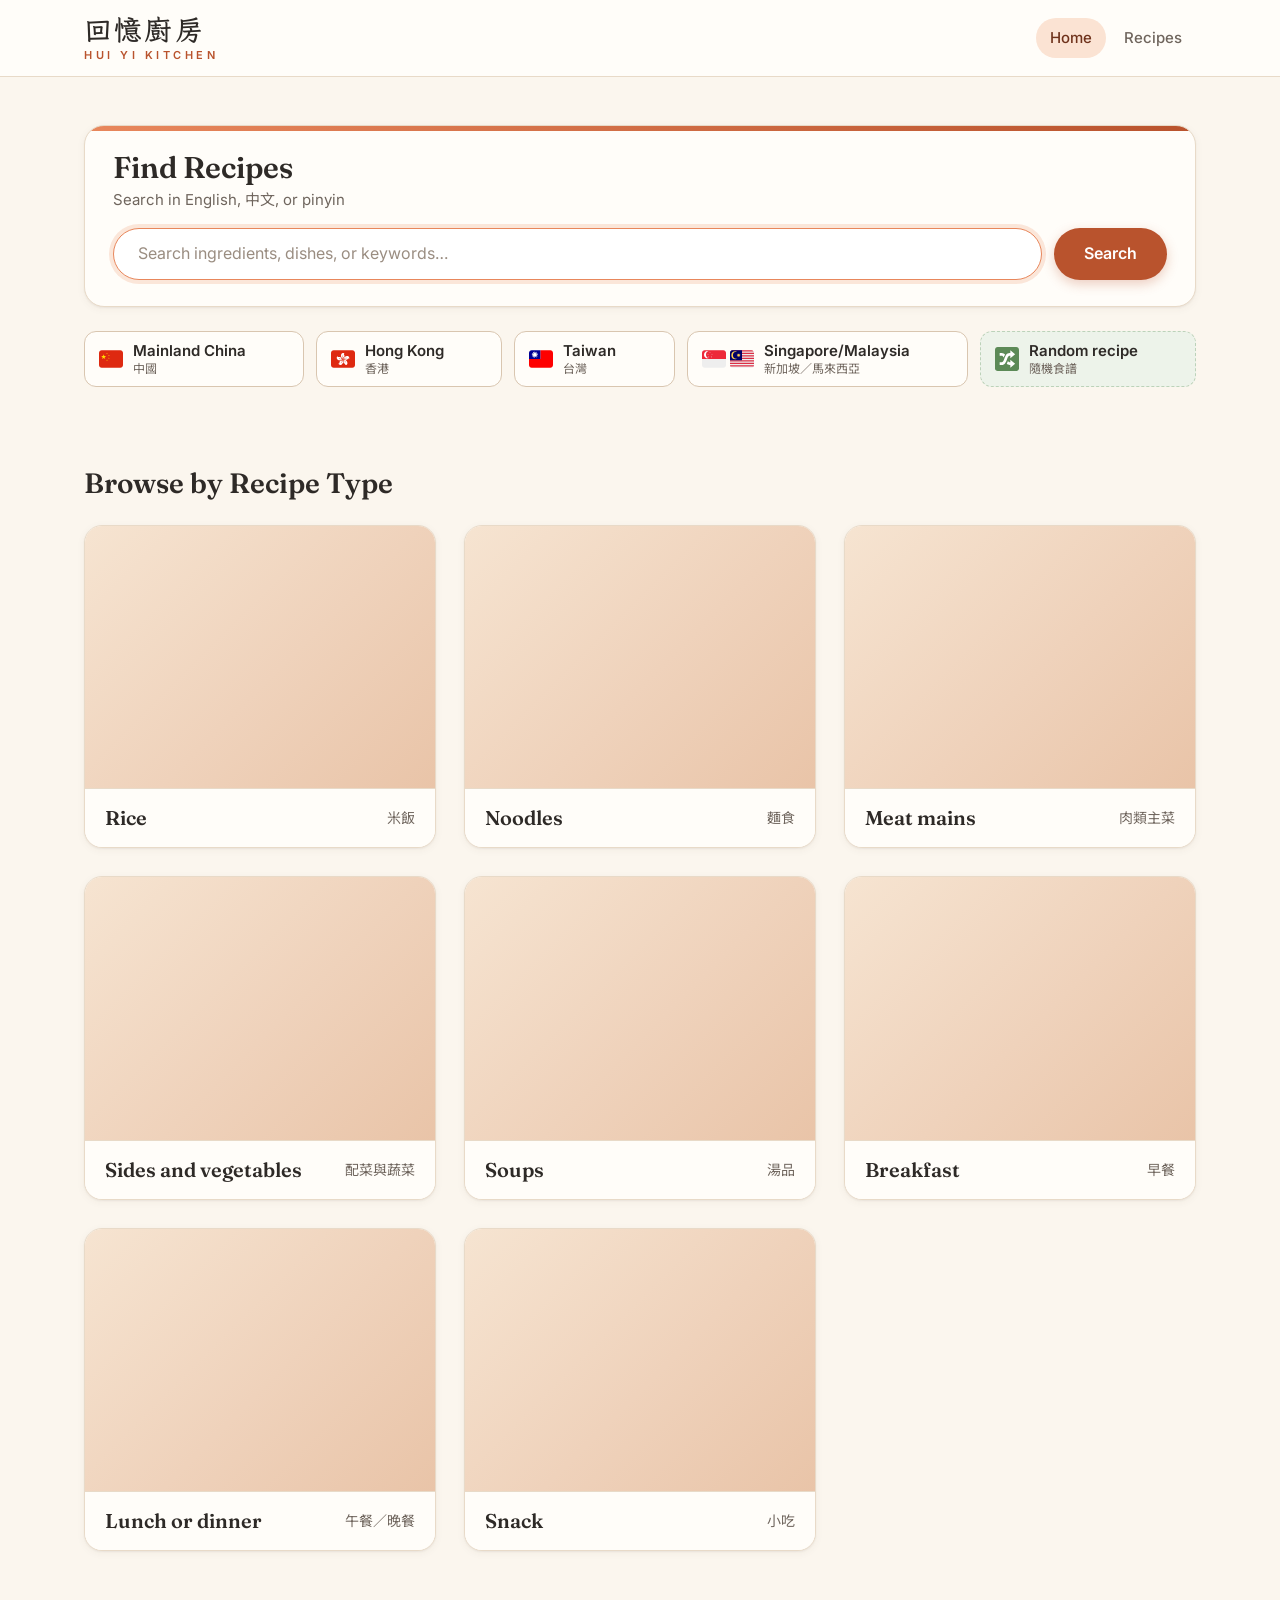
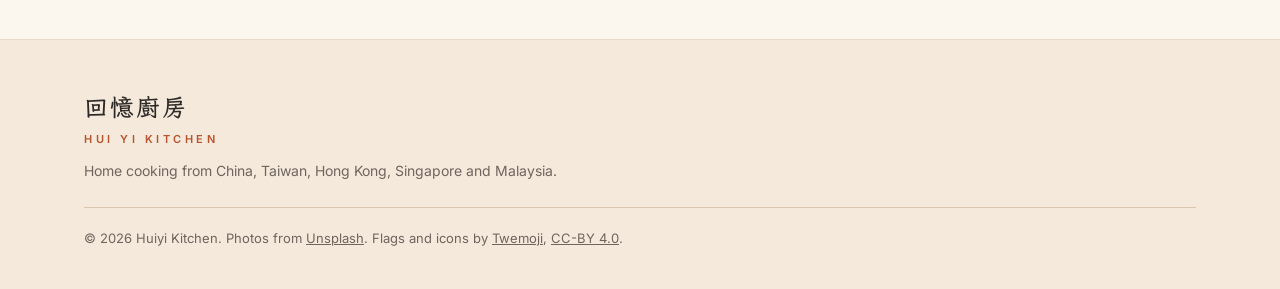
==== commit b3cf05d2: "Use Twemoji shuffle icon for the random recipe button Replaces the hand-drawn line icon (and its hov" ====
--- a/index.html
+++ b/index.html
@@ -35,7 +35,7 @@
         <span class="brand-en">HUI YI KITCHEN</span>
         <p>Home cooking from China, Taiwan, Hong Kong, Singapore and Malaysia.</p>
       </div>
-      <p class="copyright">© <span id="year"></span> Huiyi Kitchen. Photos from <a href="https://unsplash.com">Unsplash</a>. Flags by <a href="https://github.com/jdecked/twemoji">Twemoji</a>, <a href="https://creativecommons.org/licenses/by/4.0/">CC-BY 4.0</a>.</p>
+      <p class="copyright">© <span id="year"></span> Huiyi Kitchen. Photos from <a href="https://unsplash.com">Unsplash</a>. Flags and icons by <a href="https://github.com/jdecked/twemoji">Twemoji</a>, <a href="https://creativecommons.org/licenses/by/4.0/">CC-BY 4.0</a>.</p>
     </div>
   </footer>
 
--- a/style.css
+++ b/style.css
@@ -250,12 +250,8 @@
 .flags img { width: 24px; height: 24px; }
 /* Random recipe: same size as the countries, set apart with a tinted fill. */
 .random-link { background: var(--accent-soft); border-style: dashed; border-color: var(--accent-light); }
-.random-link:hover, .random-link:focus-visible { background: #fff; }
-.shuffle-icon {
-  flex: none; width: 24px; height: 24px; fill: none; stroke: var(--accent-deep); stroke-width: 2;
-  stroke-linecap: round; stroke-linejoin: round; transition: transform 0.35s ease;
-}
-.random-link:hover .shuffle-icon { transform: rotate(180deg); }
+.random-link:hover, .random-link:focus-visible { background: #fff; border-color: var(--accent-deep); }
+.shuffle-icon { flex: none; width: 24px; height: 24px; }
 .region-names { display: flex; flex-direction: column; align-items: flex-start; min-width: 0; text-align: left; }
 .region-names .en { font-weight: 600; font-size: 15px; line-height: 1.25; white-space: nowrap; }
 .region-names .zh { font-size: 12px; color: var(--muted); line-height: 1.3; white-space: nowrap; }
